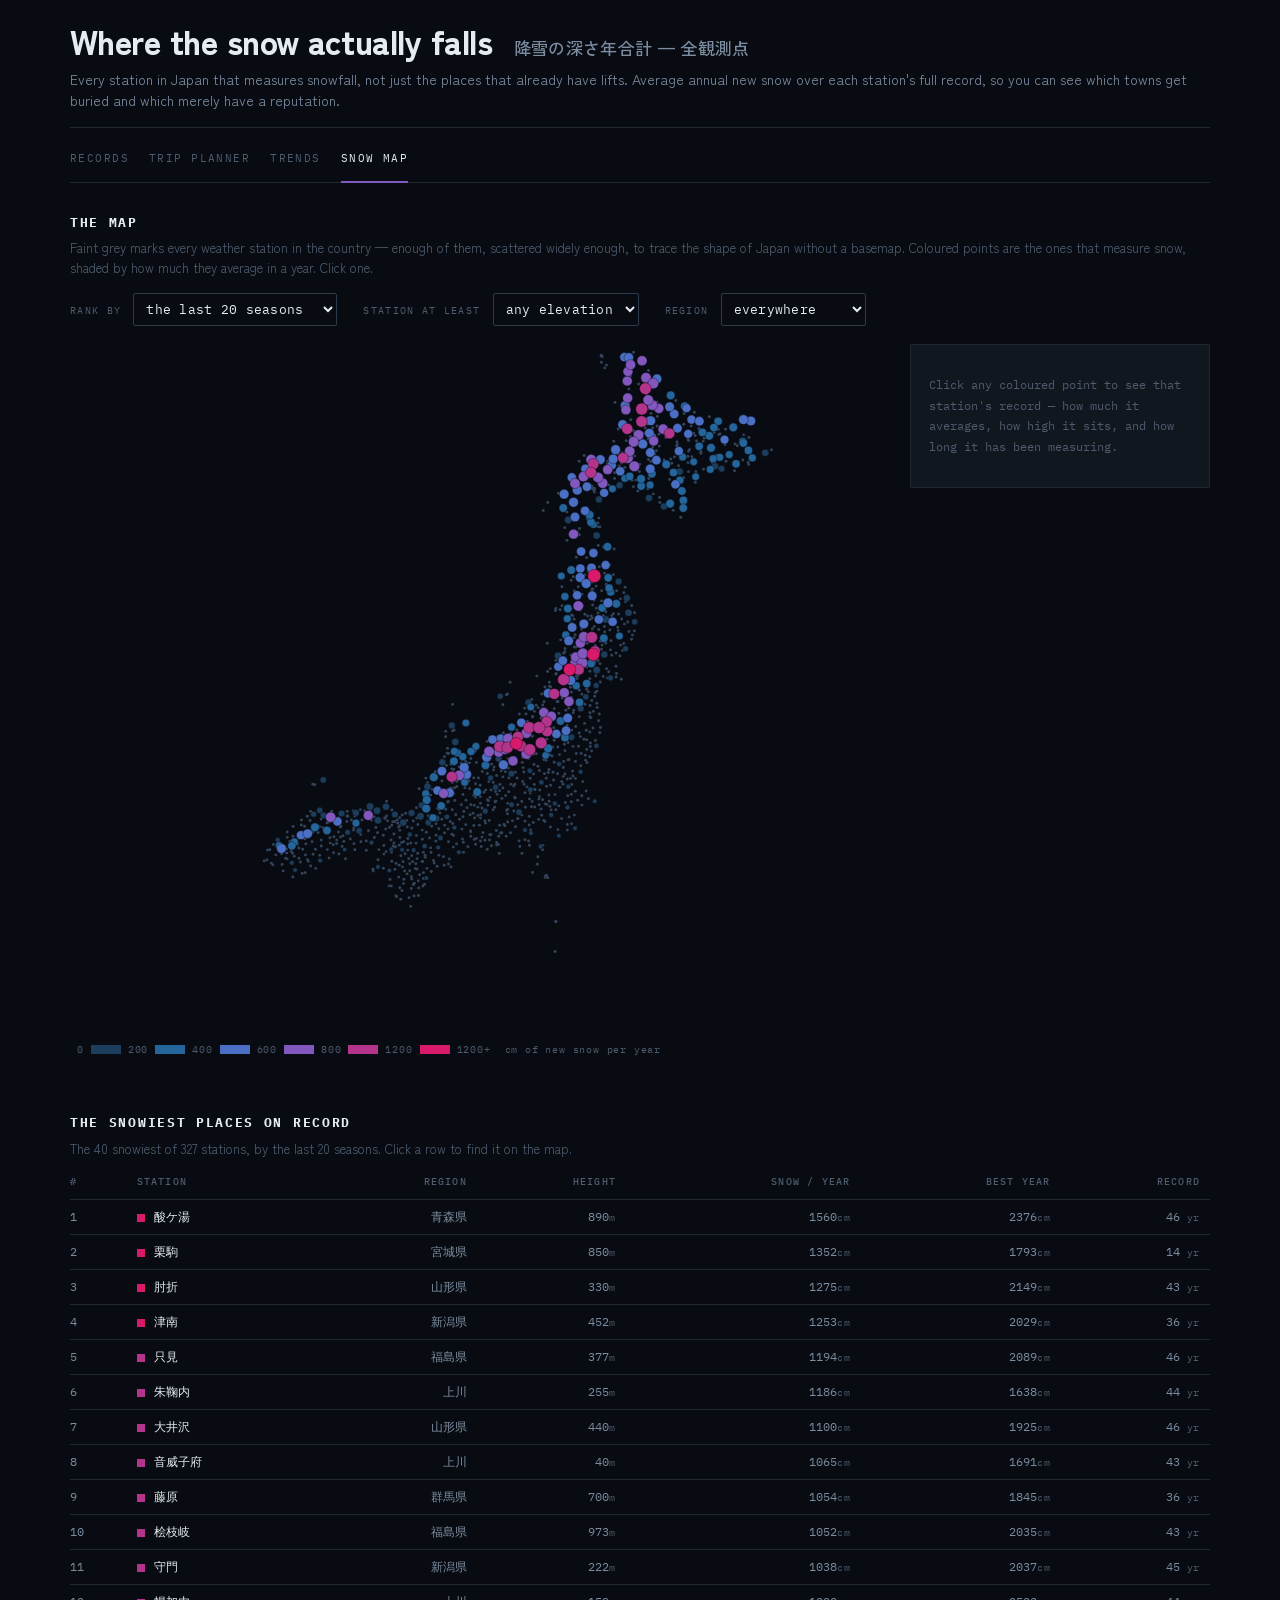
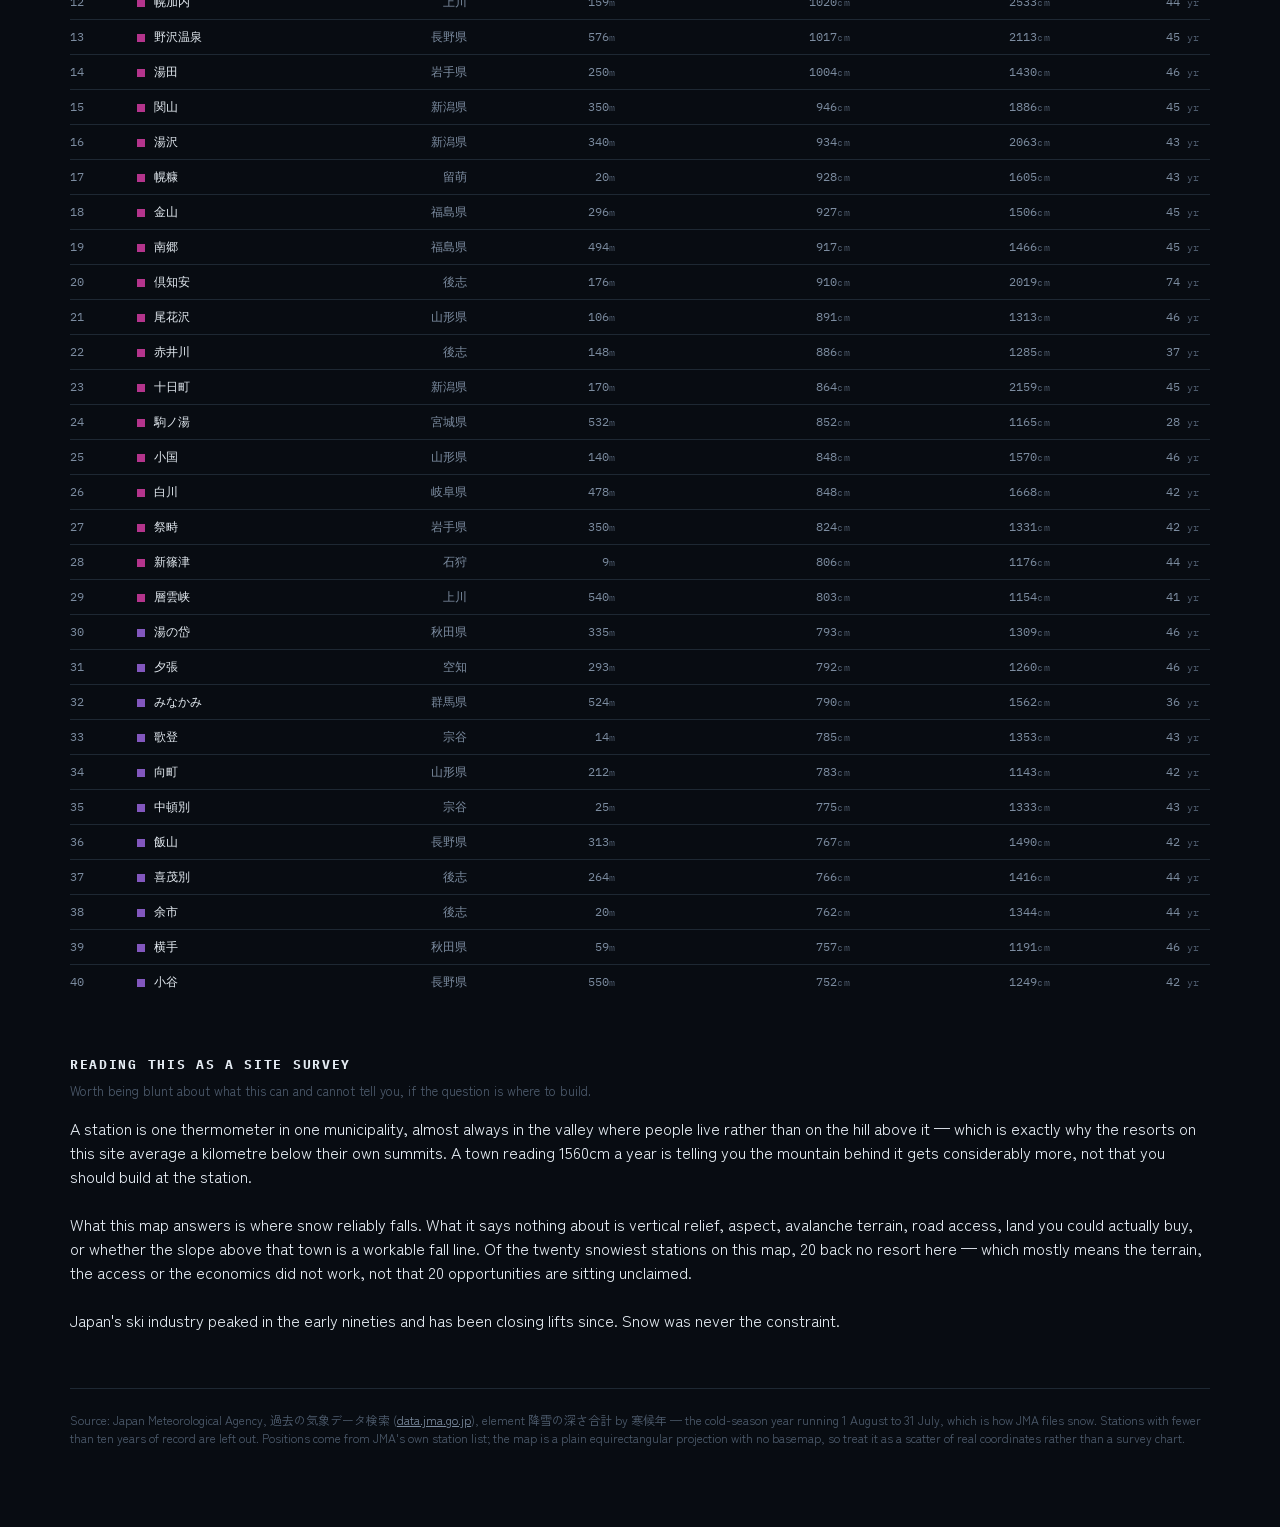
==== map-template.html @ 1aa04eca "Map every station in Japan that measures snow The site only knew about places that already have lift" ====
<!DOCTYPE html>
<html lang="en">
<head>
<meta charset="utf-8">
<meta name="viewport" content="width=device-width, initial-scale=1">
<title>Where the snow falls — every Japanese station that measures it</title>
<meta name="description" content="Average annual snowfall at every Japan Meteorological Agency station that records it, mapped. Click a station to see its record, elevation and municipality.">
<meta name="color-scheme" content="dark">
<meta property="og:title" content="Where the snow falls — every Japanese station that measures it">
<meta property="og:description" content="Annual snowfall across Japan's whole observing network, not just the places that already have lifts.">
<meta property="og:type" content="website">
<link rel="icon" href="data:image/svg+xml,%3Csvg xmlns='http://www.w3.org/2000/svg' viewBox='0 0 32 32'%3E%3Crect width='32' height='32' fill='%23080C12'/%3E%3Crect x='5' y='7' width='22' height='4' fill='%231C3D5C'/%3E%3Crect x='5' y='13' width='22' height='4' fill='%234A6FC4'/%3E%3Crect x='5' y='19' width='22' height='4' fill='%23B4348C'/%3E%3C/svg%3E">
<link rel="preconnect" href="https://fonts.googleapis.com">
<link rel="preconnect" href="https://fonts.gstatic.com" crossorigin>
<link href="https://fonts.googleapis.com/css2?family=Zen+Kaku+Gothic+New:wght@400;500;700;900&family=IBM+Plex+Mono:wght@400;500;600&display=swap" rel="stylesheet">
<link rel="stylesheet" href="site.css">
<style>
.controls{display:flex;flex-wrap:wrap;gap:16px 26px;align-items:baseline;margin:0 0 18px}
.controls label{
  font-family:var(--mono);font-size:10px;letter-spacing:.13em;
  text-transform:uppercase;color:var(--dim)
}
.controls select{
  font-family:var(--mono);font-size:13px;letter-spacing:.02em;text-transform:none;
  background:var(--void);color:var(--ice);border:1px solid var(--edge2);
  padding:6px 8px;margin-left:5px;border-radius:2px;cursor:pointer
}
.controls select:focus-visible{outline:2px solid var(--s3);outline-offset:1px}

.maprow{display:flex;flex-wrap:wrap;gap:22px;align-items:flex-start}
.mapwrap{flex:1 1 460px;min-width:320px;position:relative}
.mapwrap svg{display:block;width:100%;height:auto;max-height:76vh;touch-action:manipulation}
.net{fill:#33445A}
.stn{cursor:pointer;stroke:var(--void);stroke-width:.4}
.stn:hover{stroke:#fff;stroke-width:1}
.stn.sel{stroke:#fff;stroke-width:1.6}
.mlabel{fill:var(--dim);font-family:var(--mono);font-size:7px;letter-spacing:.06em}

.detail{
  flex:0 1 300px;min-width:260px;background:var(--panel);
  border:1px solid var(--edge);padding:18px
}
.detail h3{margin:0 0 4px;font-size:15px;letter-spacing:0}
.detail .ja{font-family:var(--mono);font-size:11px;color:var(--dim);letter-spacing:.08em}
.detail dl{display:grid;grid-template-columns:auto auto;gap:7px 14px;margin:16px 0 0}
.detail dt{font-family:var(--mono);font-size:10px;letter-spacing:.12em;
  text-transform:uppercase;color:var(--dim)}
.detail dd{margin:0;font-family:var(--mono);font-size:12px;color:var(--ice);
  text-align:right;font-variant-numeric:tabular-nums}
.detail .big{font-family:var(--mono);font-size:30px;color:var(--ice);margin:12px 0 0}
.detail .big small{font-size:12px;color:var(--mute);margin-left:4px}
.detail .none{font-family:var(--mono);font-size:12px;color:var(--dim);line-height:1.7}
.detail .isresort{
  margin:14px 0 0;padding:8px 10px;border-left:2px solid var(--s4);
  font-family:var(--mono);font-size:11px;color:var(--mute);line-height:1.6
}

.scale{display:flex;align-items:center;gap:0;margin:14px 0 0;font-family:var(--mono);
  font-size:10px;color:var(--dim);flex-wrap:wrap}
.scale i{width:30px;height:9px;display:block}
.scale span{padding:0 7px;letter-spacing:.08em}

table.rank{border-collapse:collapse;font-family:var(--mono);font-size:12px;
  width:100%;min-width:560px}
table.rank th{
  font-weight:500;color:var(--dim);font-size:10px;letter-spacing:.12em;
  text-transform:uppercase;padding:0 10px 10px;text-align:right;white-space:nowrap
}
table.rank th:first-child,table.rank td:first-child{text-align:left;padding-left:0}
table.rank th:nth-child(2),table.rank td:nth-child(2){text-align:left}
table.rank td{padding:8px 10px;text-align:right;border-top:1px solid var(--edge);
  font-variant-numeric:tabular-nums;color:var(--mute);white-space:nowrap;cursor:pointer}
table.rank tr:hover td{color:var(--ice)}
table.rank tr.sel td{color:#fff;background:var(--panel)}
table.rank td.who{color:var(--ice)}
table.rank td .sub{color:var(--dim);font-size:10px;letter-spacing:.06em}
table.rank td i{display:inline-block;width:8px;height:8px;margin-right:9px;
  vertical-align:middle;font-style:normal}
.tablewrap{width:100%;overflow-x:auto}
</style>
</head>
<body>
<div class="wrap">

<header>
  <h1>Where the snow actually falls
    <span class="ja">降雪の深さ年合計 — 全観測点</span></h1>
  <p class="lede">Every station in Japan that measures snowfall, not just the places that
  already have lifts. Average annual new snow over each station's full record, so you can
  see which towns get buried and which merely have a reputation.</p>
</header>

<nav class="pages" aria-label="Pages">
  <a href="index.html">Records</a>
  <a href="plan.html">Trip planner</a>
  <a href="trends.html">Trends</a>
  <a href="map.html" aria-current="page">Snow map</a>
</nav>

<div id="gap" class="warn" hidden></div>

<section>
  <h2>The map</h2>
  <p class="hint">Faint grey marks every weather station in the country — enough of them,
  scattered widely enough, to trace the shape of Japan without a basemap. Coloured points
  are the ones that measure snow, shaded by how much they average in a year. Click one.</p>
  <div class="controls">
    <label>Rank by
      <select id="metric" aria-label="Which figure to map">
        <option value="recent">the last 20 seasons</option>
        <option value="mean">the whole record</option>
        <option value="best">the single best year</option>
      </select>
    </label>
    <label>Station at least
      <select id="minelev" aria-label="Minimum station elevation">
        <option value="0">any elevation</option>
        <option value="200">200 m</option>
        <option value="400">400 m</option>
        <option value="600">600 m</option>
        <option value="800">800 m</option>
      </select>
    </label>
    <label>Region
      <select id="region" aria-label="Region"></select>
    </label>
  </div>
  <div class="maprow">
    <div class="mapwrap" id="map"></div>
    <aside class="detail" id="detail"></aside>
  </div>
  <div class="scale" id="scale"></div>
</section>

<section>
  <h2>The snowiest places on record</h2>
  <p class="hint" id="rankhint"></p>
  <div class="tablewrap"><table class="rank" id="rank"><thead></thead><tbody></tbody></table></div>
</section>

<section>
  <h2>Reading this as a site survey</h2>
  <p class="hint">Worth being blunt about what this can and cannot tell you, if the question
  is where to build.</p>
  <p class="verdict" id="caveats"></p>
</section>

<footer id="foot"></footer>
</div>

<script>
const DATA = /*__DATA__*/null;
const GROUPS = /*__GROUPS__*/null;
const TOTAL = /*__TOTAL__*/0;
const SEASON = /*__SEASON__*/null;
</script>
<script>
const el = id => document.getElementById(id);
const STOPS = [0, 200, 400, 600, 800, 1200];
const RAMP = ["--s0","--s1","--s2","--s3","--s4","--s5","--s6"];
const shade = cm => {
  if(!cm) return "var(--s0)";
  let i = 1; while(i < STOPS.length && cm >= STOPS[i]) i++;
  return `var(${RAMP[i]})`;
};

/* Stations already backing a resort on this site, so the map can say so
   rather than presenting Kutchan as an undiscovered opportunity. */
const RESORT_AT = {};
for(const k in (DATA || {})){
  const id = DATA[k].station_id;
  if(id) (RESORT_AT[id] = RESORT_AT[id] || []).push(DATA[k].name);
}

let survey = null, metric = "recent", minElev = 0, region = "", picked = null;

/* Remote Pacific and subtropical islands are in the network because JMA flags
   every surface station as snow-capable. They record no snow and would stretch
   the map across empty ocean, so the view is clipped to the main archipelago. */
const BOX = {lat0: 30.8, lat1: 45.7, lon0: 129.3, lon1: 146.0};
const inBox = p => p.lat >= BOX.lat0 && p.lat <= BOX.lat1
                && p.lon >= BOX.lon0 && p.lon <= BOX.lon1;

function project(){
  // Equirectangular, with longitudes squeezed by cos(mid-latitude) so the
  // country is not stretched sideways.
  const midlat = (BOX.lat0 + BOX.lat1) / 2 * Math.PI / 180;
  const kx = Math.cos(midlat);
  const w = (BOX.lon1 - BOX.lon0) * kx, h = BOX.lat1 - BOX.lat0;
  const W = 620, H = Math.round(W * h / w);
  return {
    W, H,
    x: lon => (lon - BOX.lon0) * kx / w * W,
    y: lat => H - (lat - BOX.lat0) / h * H,
  };
}

function visible(){
  return survey.stations.filter(s =>
    inBox(s) && (s.elev == null || s.elev >= minElev)
    && (!region || s.region === region) && s[metric] > 0);
}

function drawMap(){
  const p = project();
  const rows = visible();
  const max = Math.max(1, ...rows.map(s => s[metric]));
  let g = "";
  survey.network.forEach(([lat, lon]) => {
    if(lat < BOX.lat0 || lat > BOX.lat1 || lon < BOX.lon0 || lon > BOX.lon1) return;
    g += `<circle class="net" cx="${p.x(lon).toFixed(1)}" cy="${p.y(lat).toFixed(1)}" r="1.5"/>`;
  });
  // Biggest last, so the heaviest snowfall is never hidden under a lighter point.
  [...rows].sort((a,b) => a[metric] - b[metric]).forEach(s => {
    const r = 2.2 + 4.6 * Math.sqrt(s[metric] / max);
    g += `<circle class="stn${picked === s.id ? " sel" : ""}" data-id="${s.id}" `
      + `cx="${p.x(s.lon).toFixed(1)}" cy="${p.y(s.lat).toFixed(1)}" `
      + `r="${r.toFixed(1)}" fill="${shade(s[metric])}">`
      + `<title>${s.name} — ${Math.round(s[metric])}cm/yr</title></circle>`;
  });
  el("map").innerHTML =
    `<svg viewBox="0 0 ${p.W} ${p.H}" role="img" aria-label="Annual snowfall by weather station across Japan">${g}</svg>`;
  el("map").querySelectorAll(".stn").forEach(c => {
    c.onclick = () => { picked = c.dataset.id; drawMap(); drawDetail(); drawRank(); };
  });
}

function drawScale(){
  const L = el("scale");
  L.innerHTML = "<span>0</span>";
  STOPS.slice(1).concat([null]).forEach((s,i) => {
    L.insertAdjacentHTML("beforeend",
      `<i style="background:var(${RAMP[i+1]})"></i><span>${s ? s : "1200+"}</span>`);
  });
  L.insertAdjacentHTML("beforeend", "<span>cm of new snow per year</span>");
}

function drawDetail(){
  const s = survey.stations.find(x => x.id === picked);
  if(!s){
    el("detail").innerHTML = `<p class="none">Click any coloured point to see that
      station's record — how much it averages, how high it sits, and how long it has
      been measuring.</p>`;
    return;
  }
  const at = RESORT_AT[s.id];
  el("detail").innerHTML =
    `<h3>${s.name}</h3><p class="ja">${s.kana} · ${s.region}</p>`
    + `<p class="big">${Math.round(s[metric])}<small>cm / year</small></p>`
    + `<dl>`
    + `<dt>Last 20 seasons</dt><dd>${Math.round(s.recent)}cm</dd>`
    + `<dt>Whole record</dt><dd>${Math.round(s.mean)}cm</dd>`
    + `<dt>Best year</dt><dd>${Math.round(s.best)}cm</dd>`
    + `<dt>Station height</dt><dd>${s.elev != null ? Math.round(s.elev) + "m" : "—"}</dd>`
    + `<dt>Record</dt><dd>${s.from}–${s.to}</dd>`
    + `<dt>Years</dt><dd>${s.years}</dd>`
    + `</dl>`
    + (at ? `<p class="isresort">Already on this site as <b>${at.join(" and ")}</b> —
        this station is what those figures come from.</p>` : "");
}

function drawRank(){
  const rows = visible().sort((a,b) => b[metric] - a[metric]).slice(0, 40);
  el("rank").tHead.innerHTML = "<tr><th>#</th><th>Station</th><th>Region</th>"
    + "<th>Height</th><th>Snow / year</th><th>Best year</th><th>Record</th></tr>";
  el("rank").tBodies[0].innerHTML = rows.map((s,i) =>
    `<tr class="${picked === s.id ? "sel" : ""}" data-id="${s.id}">`
    + `<td>${i+1}</td>`
    + `<td class="who"><i style="background:${shade(s[metric])}"></i>${s.name}`
    + (RESORT_AT[s.id] ? `<br><span class="sub">${RESORT_AT[s.id].join(", ")}</span>` : "")
    + `</td>`
    + `<td>${s.region}</td>`
    + `<td>${s.elev != null ? Math.round(s.elev) + "<span class='sub'>m</span>" : "—"}</td>`
    + `<td>${Math.round(s[metric])}<span class='sub'>cm</span></td>`
    + `<td>${Math.round(s.best)}<span class='sub'>cm</span></td>`
    + `<td>${s.years}<span class='sub'> yr</span></td></tr>`).join("");
  el("rank").tBodies[0].querySelectorAll("tr").forEach(tr => {
    tr.onclick = () => { picked = tr.dataset.id; drawMap(); drawDetail(); drawRank(); };
  });
  const all = visible();
  const named = metric === "recent" ? "the last 20 seasons"
              : metric === "mean" ? "each station's whole record" : "the single best year";
  el("rankhint").innerHTML = `The 40 snowiest of ${all.length} stations, by ${named}`
    + (minElev ? `, at ${minElev}m or higher` : "")
    + (region ? `, in ${region}` : "") + `. Click a row to find it on the map.`;
}

function drawCaveats(){
  const s = survey.stations.filter(inBox);
  const top = [...s].sort((a,b) => b.recent - a.recent).slice(0, 20);
  const topFree = top.filter(x => !RESORT_AT[x.id]).length;
  el("caveats").innerHTML =
    `A station is one thermometer in one municipality, almost always in the valley
     where people live rather than on the hill above it — which is exactly why the
     resorts on this site average a kilometre below their own summits. A town reading
     ${Math.round(top[0].recent)}cm a year is telling you the mountain behind it gets
     considerably more, not that you should build at the station.<br><br>
     What this map answers is where snow reliably falls. What it says nothing about is
     vertical relief, aspect, avalanche terrain, road access, land you could actually
     buy, or whether the slope above that town is a workable fall line. Of the twenty
     snowiest stations on this map, ${topFree} back no resort here — which mostly means
     the terrain, the access or the economics did not work, not that ${topFree}
     opportunities are sitting unclaimed.<br><br>
     Japan's ski industry peaked in the early nineties and has been closing lifts since.
     Snow was never the constraint.`;
}

function boot(){
  fetch("data/stations.json").then(r => r.json()).then(raw => {
    survey = raw;
    const regions = [...new Set(survey.stations.filter(inBox).map(s => s.region))].sort();
    const rs = el("region");
    rs.innerHTML = '<option value="">everywhere</option>'
      + regions.map(r => `<option value="${r}">${r}</option>`).join("");
    el("metric").onchange = () => { metric = el("metric").value; drawMap(); drawRank(); drawDetail(); };
    el("minelev").onchange = () => { minElev = Number(el("minelev").value); drawMap(); drawRank(); };
    rs.onchange = () => { region = rs.value; drawMap(); drawRank(); };
    drawScale(); drawMap(); drawRank(); drawDetail(); drawCaveats();
  }).catch(() => {
    el("gap").hidden = false;
    el("gap").innerHTML = "No survey data yet. Run <code>python3 jma_snowfall.py survey</code>, "
      + "then <code>python3 site.py build</code>.";
  });
  el("foot").innerHTML =
    "Source: Japan Meteorological Agency, 過去の気象データ検索 "
    + "(<a href='https://www.data.jma.go.jp/stats/etrn/'>data.jma.go.jp</a>), element "
    + "降雪の深さ合計 by 寒候年 — the cold-season year running "
    + "1 August to 31 July, which is how JMA files snow. Stations with fewer than ten "
    + "years of record are left out. Positions come from JMA's own station list; the "
    + "map is a plain equirectangular projection with no basemap, so treat it as a "
    + "scatter of real coordinates rather than a survey chart.";
}
boot();
</script>
</body>
</html>
---- site.css ----
:root{
  --void:#080C12; --panel:#11171F; --edge:#1E2833; --edge2:#2C3A49;
  --ice:#E4EBF2; --mute:#7C8CA0; --dim:#4E5C6E;
  --s0:#151D26; --s1:#1C3D5C; --s2:#24659B; --s3:#4A6FC4;
  --s4:#8257BE; --s5:#B4348C; --s6:#D91A6B;
  --sans:"Zen Kaku Gothic New","Hiragino Kaku Gothic ProN","Noto Sans JP",system-ui,sans-serif;
  --mono:"IBM Plex Mono",ui-monospace,Menlo,monospace;
}
*{box-sizing:border-box}
html,body{margin:0;padding:0}
body{
  background:var(--void); color:var(--ice); font-family:var(--sans);
  font-weight:400; -webkit-font-smoothing:antialiased; line-height:1.5;
}
.wrap{max-width:1180px;margin:0 auto;padding:0 20px 80px}

/* ---------- header ---------- */
header{border-bottom:1px solid var(--edge);padding:22px 0 16px;margin-bottom:22px}
.kicker{
  font-family:var(--mono);font-size:11px;letter-spacing:.16em;text-transform:uppercase;
  color:var(--mute);margin:0 0 10px
}
h1{
  font-weight:800;font-size:clamp(24px,3.2vw,34px);line-height:1.1;margin:0;
  letter-spacing:-.015em
}
h1 .ja{display:inline;font-size:.5em;font-weight:500;color:var(--mute);
  letter-spacing:.02em;margin-left:12px;white-space:nowrap}
.lede{color:var(--mute);font-size:14px;margin:10px 0 0}
.lede b{color:var(--ice);font-weight:500}

/* ---------- resort picker ---------- */
.picker{margin:26px 0 8px}
.pgroup{display:block;margin-bottom:6px}
.pgrow{display:flex;align-items:center}
/* Tri-state region selector: empty, part-filled, filled. Sits beside the
   caret rather than floating over the header rule. */
.pgsel{
  flex:0 0 auto;background:none;border:0;padding:6px 9px 6px 0;
  cursor:pointer;line-height:0
}
.pgsel i{
  display:block;width:11px;height:11px;border:1px solid var(--edge2);
  position:relative;background:transparent;transition:.12s
}
.pgsel:hover i{border-color:var(--ice)}
.pgsel:focus-visible{outline:2px solid var(--s3);outline-offset:2px}
.pgsel[data-state=all] i{background:var(--ice);border-color:var(--ice)}
.pgsel[data-state=some] i{border-color:var(--mute)}
.pgsel[data-state=some] i::after{content:"";position:absolute;inset:2px;background:var(--mute)}
.pghead{
  display:flex;align-items:center;gap:9px;flex:1;background:none;border:0;
  padding:5px 0;cursor:pointer;text-align:left;
  font-family:var(--mono);font-size:10px;letter-spacing:.13em;
  text-transform:uppercase;color:var(--mute)
}
.pghead:hover{color:var(--ice)}
.pghead:focus-visible{outline:2px solid var(--s3);outline-offset:2px}
.pghead .caret{display:inline-block;transition:transform .12s;font-size:8px;color:var(--dim)}
.pghead[aria-expanded=true] .caret{transform:rotate(90deg)}
.pghead .n{color:var(--dim);letter-spacing:.06em;font-size:9px}
.pghead .rule{flex:1;height:1px;background:var(--edge)}
.pgroup[data-open=false] .pgbody{display:none}
.pgbody{display:flex;flex-wrap:wrap;gap:7px;padding:4px 0 10px}
/* Resort buttons only. `.picker button` would outrank .pghead and .pgsel on
   specificity and give the region header a border and padding. */
.pgbody button{
  font-family:var(--mono);font-size:12px;letter-spacing:.04em;
  background:transparent;color:var(--mute);border:1px solid var(--edge);
  padding:7px 12px;border-radius:2px;cursor:pointer;transition:.14s
}
.pgbody button:hover{border-color:var(--edge2);color:var(--ice)}
.pgbody button[aria-pressed=true]{background:var(--ice);color:var(--void);border-color:var(--ice);font-weight:600}
.pgbody button:focus-visible{outline:2px solid var(--s3);outline-offset:2px}
tr.partial .sea abbr{border:0;text-decoration:none;color:var(--s3);cursor:help;padding-left:2px}

.station{
  font-family:var(--mono);font-size:12px;color:var(--dim);
  border-left:2px solid var(--edge2);padding-left:12px;margin:22px 0 32px
}
.station b{color:var(--mute);font-weight:500}

/* ---------- stat strip ---------- */
.stats{
  display:grid;grid-template-columns:repeat(auto-fit,minmax(150px,1fr));
  gap:1px;background:var(--edge);border:1px solid var(--edge);margin-bottom:46px
}
.stat{background:var(--panel);padding:16px 18px}
.stat dt{
  font-family:var(--mono);font-size:10px;letter-spacing:.13em;text-transform:uppercase;
  color:var(--dim);margin:0 0 8px
}
.stat dd{margin:0;font-family:var(--mono);font-size:26px;font-weight:500;letter-spacing:-.02em}
.stat dd small{font-size:12px;color:var(--mute);font-weight:400;margin-left:3px}
.stat .sub{font-size:11px;color:var(--dim);font-family:var(--mono);margin-top:5px;letter-spacing:.02em}

/* ---------- section ---------- */
section{margin-bottom:56px}
h2{
  font-size:13px;font-weight:700;letter-spacing:.13em;text-transform:uppercase;
  margin:0 0 6px;font-family:var(--mono)
}
.hint{color:var(--dim);font-size:13px;margin:0 0 16px}

/* ---------- footer ---------- */
footer{border-top:1px solid var(--edge);padding-top:22px;color:var(--dim);font-size:12px}
footer a{color:var(--mute)}
code{font-family:var(--mono);color:var(--mute);background:var(--panel);padding:1px 5px;border:1px solid var(--edge)}
.warn{border-left:2px solid var(--s5);padding-left:14px;margin:0 0 24px;color:var(--mute);font-size:13px}
@media (prefers-reduced-motion:reduce){*{transition:none!important}}
@media (max-width:640px){
  .station{margin-bottom:30px}
  .stat dd{font-size:21px}
}

/* ---------- cross-page nav ---------- */
.pages{display:flex;gap:20px;margin:0 0 30px;padding-bottom:14px;border-bottom:1px solid var(--edge)}
.pages a{
  font-family:var(--mono);font-size:11px;letter-spacing:.13em;text-transform:uppercase;
  color:var(--dim);text-decoration:none;padding-bottom:14px;margin-bottom:-15px;
  border-bottom:2px solid transparent
}
.pages a:hover{color:var(--ice)}
.pages a[aria-current=page]{color:var(--ice);border-bottom-color:var(--s4)}
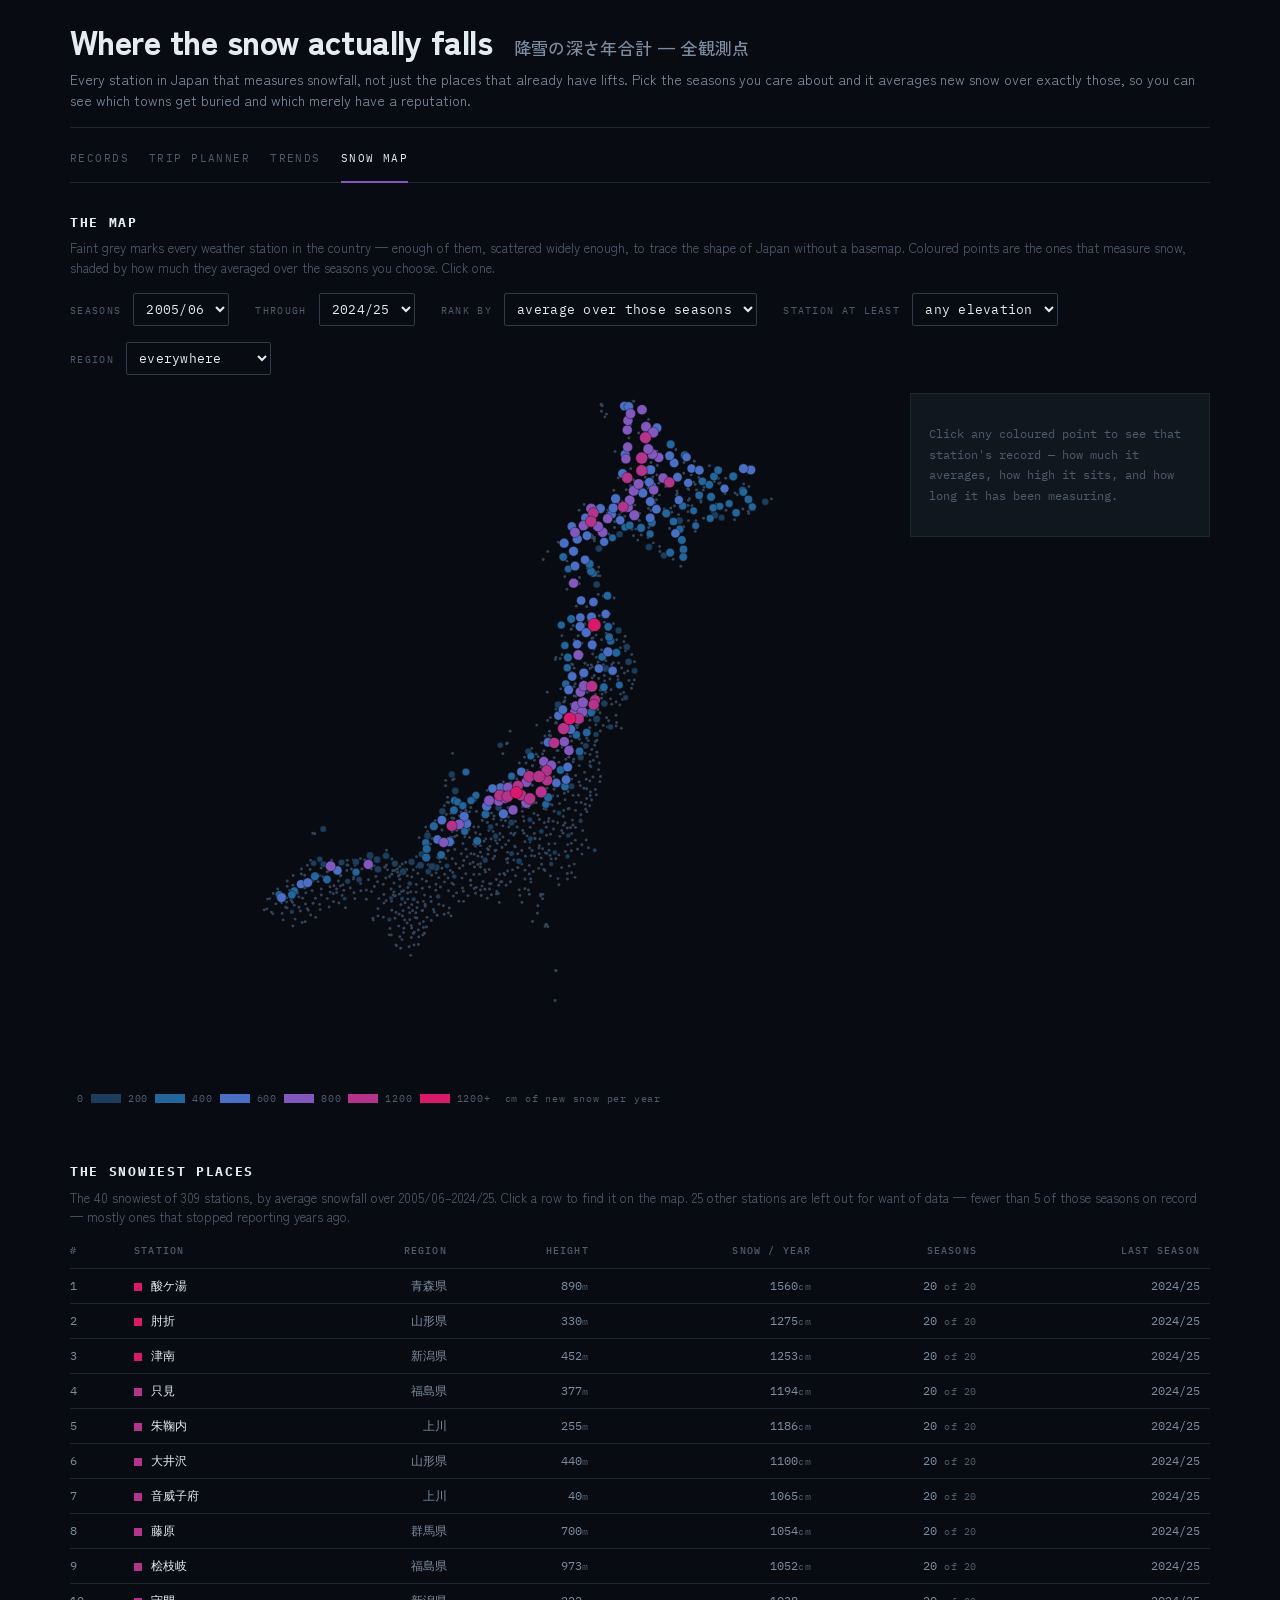
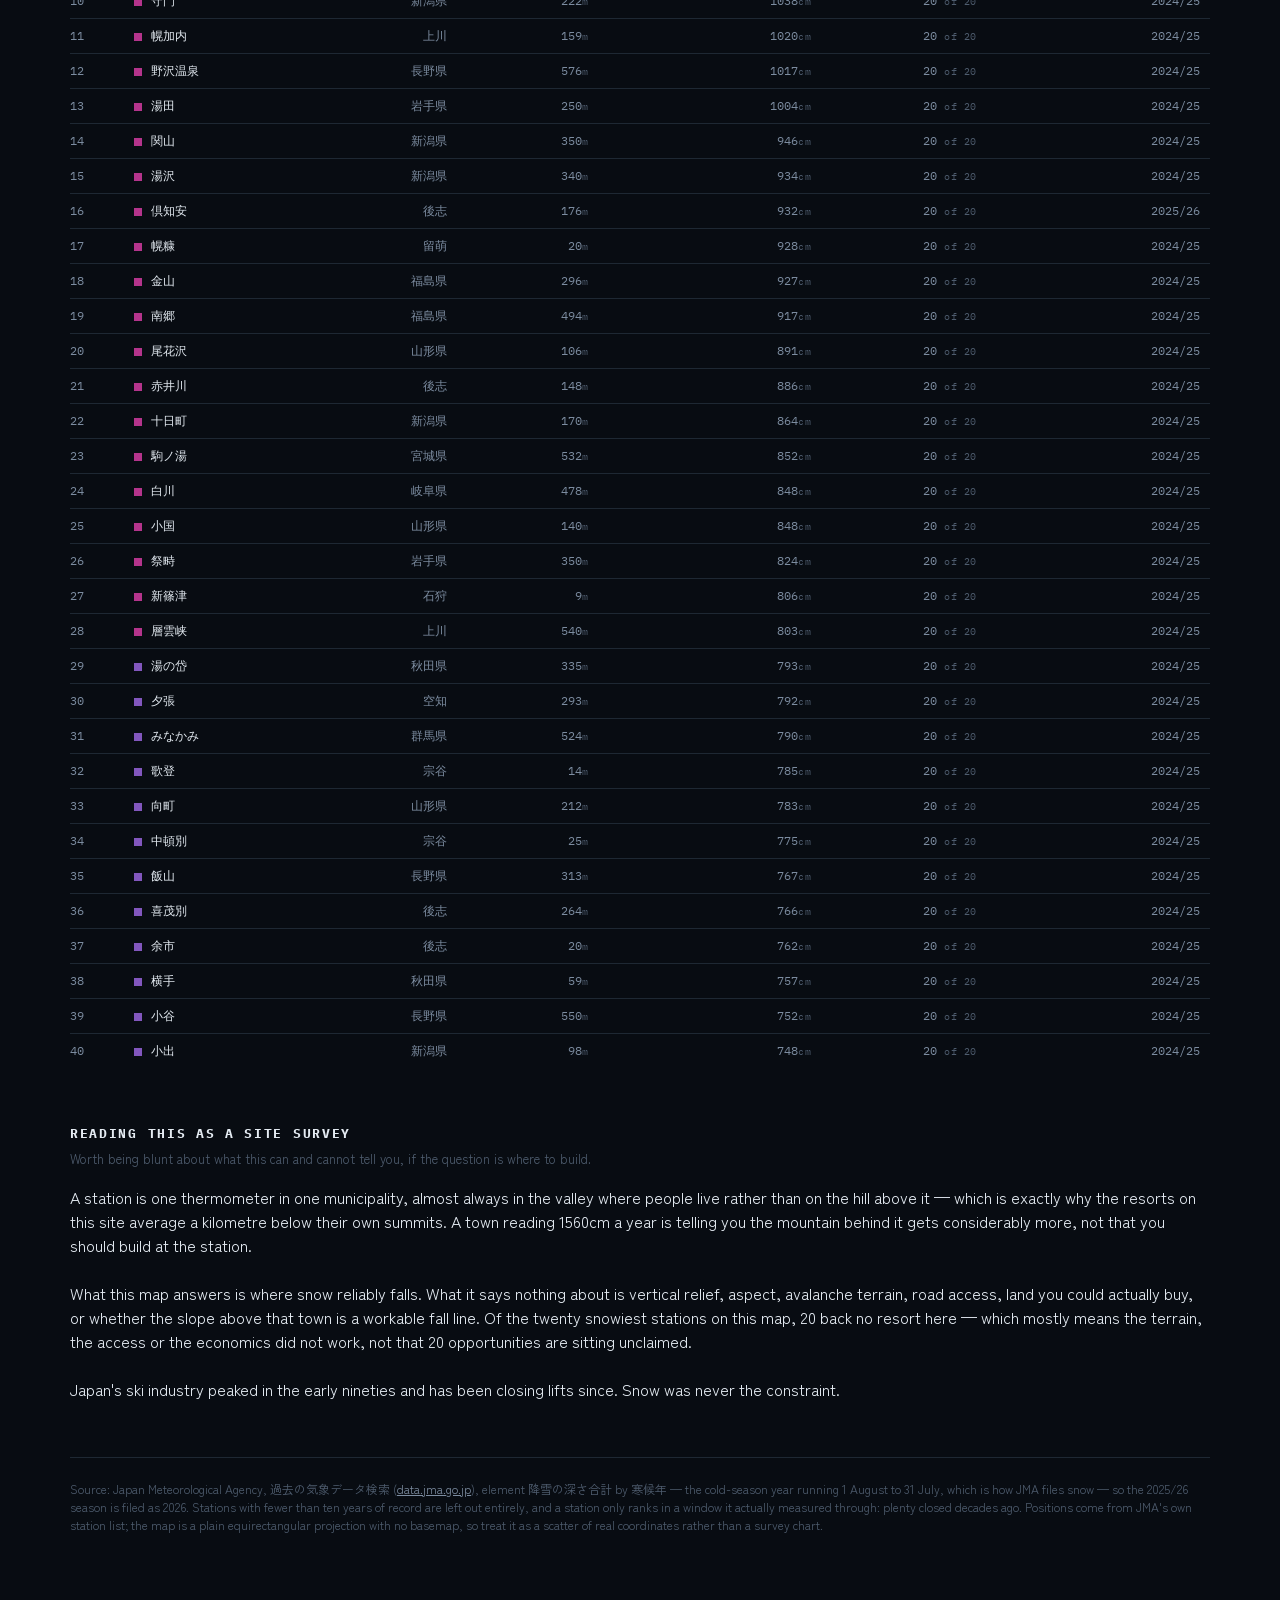
==== commit cb503df2: "Rank the snow map over a season window you pick "The last 20 seasons" meant the last 20 seasons of e" ====
--- a/map-template.html
+++ b/map-template.html
@@ -50,10 +50,12 @@
 .detail .big{font-family:var(--mono);font-size:30px;color:var(--ice);margin:12px 0 0}
 .detail .big small{font-size:12px;color:var(--mute);margin-left:4px}
 .detail .none{font-family:var(--mono);font-size:12px;color:var(--dim);line-height:1.7}
-.detail .isresort{
+.detail .isresort,.detail .stale{
   margin:14px 0 0;padding:8px 10px;border-left:2px solid var(--s4);
   font-family:var(--mono);font-size:11px;color:var(--mute);line-height:1.6
 }
+.detail .stale{border-left-color:var(--s5)}
+table.rank td.old{color:var(--s5)}
 
 .scale{display:flex;align-items:center;gap:0;margin:14px 0 0;font-family:var(--mono);
   font-size:10px;color:var(--dim);flex-wrap:wrap}
@@ -86,8 +88,8 @@
   <h1>Where the snow actually falls
     <span class="ja">降雪の深さ年合計 — 全観測点</span></h1>
   <p class="lede">Every station in Japan that measures snowfall, not just the places that
-  already have lifts. Average annual new snow over each station's full record, so you can
-  see which towns get buried and which merely have a reputation.</p>
+  already have lifts. Pick the seasons you care about and it averages new snow over exactly
+  those, so you can see which towns get buried and which merely have a reputation.</p>
 </header>
 
 <nav class="pages" aria-label="Pages">
@@ -103,13 +105,19 @@
   <h2>The map</h2>
   <p class="hint">Faint grey marks every weather station in the country — enough of them,
   scattered widely enough, to trace the shape of Japan without a basemap. Coloured points
-  are the ones that measure snow, shaded by how much they average in a year. Click one.</p>
+  are the ones that measure snow, shaded by how much they averaged over the seasons you
+  choose. Click one.</p>
   <div class="controls">
+    <label>Seasons
+      <select id="y0" aria-label="First season"></select>
+    </label>
+    <label>through
+      <select id="y1" aria-label="Last season"></select>
+    </label>
     <label>Rank by
       <select id="metric" aria-label="Which figure to map">
-        <option value="recent">the last 20 seasons</option>
-        <option value="mean">the whole record</option>
-        <option value="best">the single best year</option>
+        <option value="avg">average over those seasons</option>
+        <option value="best">the snowiest single season</option>
       </select>
     </label>
     <label>Station at least
@@ -133,7 +141,7 @@
 </section>
 
 <section>
-  <h2>The snowiest places on record</h2>
+  <h2>The snowiest places</h2>
   <p class="hint" id="rankhint"></p>
   <div class="tablewrap"><table class="rank" id="rank"><thead></thead><tbody></tbody></table></div>
 </section>
@@ -172,7 +180,37 @@
   if(id) (RESORT_AT[id] = RESORT_AT[id] || []).push(DATA[k].name);
 }
 
-let survey = null, metric = "recent", minElev = 0, region = "", picked = null;
+let survey = null, metric = "avg", minElev = 0, region = "", picked = null;
+let y0 = 0, y1 = 0, firstY = 0, lastY = 0, liveY = 0;
+
+/* JMA files snow by 寒候年, the cold-season year ending 31 July, so year 1997
+   is the winter of 1996/97. Every year shown on this page is labelled as the
+   season it actually is. */
+const seasonLabel = y => `${y - 1}/${String(y % 100).padStart(2, "0")}`;
+
+/* Stats are per window, not per station: a station that stopped reporting in
+   1997 must not rank against live ones on a figure labelled "recent". */
+const STATS = new Map();
+const span = () => y1 - y0 + 1;
+// Two seasons inside the window is not comparable with twenty. Stations
+// thinner than this drop out and are counted in the caption instead.
+const minSeasons = () => Math.min(5, span());
+
+function computeStats(){
+  STATS.clear();
+  for(const s of survey.stations){
+    let sum = 0, n = 0, best = 0, bestY = null;
+    for(let y = Math.max(y0, s.from); y <= Math.min(y1, s.to); y++){
+      const v = s.snow[y - s.from];
+      if(v == null) continue;
+      sum += v; n++;
+      if(v > best){ best = v; bestY = y; }
+    }
+    STATS.set(s.id, {avg: n ? sum / n : 0, best, bestY, n});
+  }
+}
+const stat = s => STATS.get(s.id);
+const val = s => metric === "best" ? stat(s).best : stat(s).avg;
 
 /* Remote Pacific and subtropical islands are in the network because JMA flags
    every surface station as snow-capable. They record no snow and would stretch
@@ -195,28 +233,34 @@
   };
 }
 
-function visible(){
+/* Everything the map and table draw, minus the data-coverage test — so the
+   caption can say how many stations the window itself excluded. */
+function matching(){
   return survey.stations.filter(s =>
     inBox(s) && (s.elev == null || s.elev >= minElev)
-    && (!region || s.region === region) && s[metric] > 0);
+    && (!region || s.region === region));
+}
+
+function visible(){
+  return matching().filter(s => stat(s).n >= minSeasons() && val(s) > 0);
 }
 
 function drawMap(){
   const p = project();
   const rows = visible();
-  const max = Math.max(1, ...rows.map(s => s[metric]));
+  const max = Math.max(1, ...rows.map(val));
   let g = "";
   survey.network.forEach(([lat, lon]) => {
     if(lat < BOX.lat0 || lat > BOX.lat1 || lon < BOX.lon0 || lon > BOX.lon1) return;
     g += `<circle class="net" cx="${p.x(lon).toFixed(1)}" cy="${p.y(lat).toFixed(1)}" r="1.5"/>`;
   });
   // Biggest last, so the heaviest snowfall is never hidden under a lighter point.
-  [...rows].sort((a,b) => a[metric] - b[metric]).forEach(s => {
-    const r = 2.2 + 4.6 * Math.sqrt(s[metric] / max);
+  [...rows].sort((a,b) => val(a) - val(b)).forEach(s => {
+    const r = 2.2 + 4.6 * Math.sqrt(val(s) / max);
     g += `<circle class="stn${picked === s.id ? " sel" : ""}" data-id="${s.id}" `
       + `cx="${p.x(s.lon).toFixed(1)}" cy="${p.y(s.lat).toFixed(1)}" `
-      + `r="${r.toFixed(1)}" fill="${shade(s[metric])}">`
-      + `<title>${s.name} — ${Math.round(s[metric])}cm/yr</title></circle>`;
+      + `r="${r.toFixed(1)}" fill="${shade(val(s))}">`
+      + `<title>${s.name} — ${Math.round(val(s))}cm/yr</title></circle>`;
   });
   el("map").innerHTML =
     `<svg viewBox="0 0 ${p.W} ${p.H}" role="img" aria-label="Annual snowfall by weather station across Japan">${g}</svg>`;
@@ -243,57 +287,80 @@
       been measuring.</p>`;
     return;
   }
-  const at = RESORT_AT[s.id];
+  const at = RESORT_AT[s.id], t = stat(s);
   el("detail").innerHTML =
     `<h3>${s.name}</h3><p class="ja">${s.kana} · ${s.region}</p>`
-    + `<p class="big">${Math.round(s[metric])}<small>cm / year</small></p>`
+    + `<p class="big">${t.n ? Math.round(val(s)) : "—"}<small>cm${
+        metric === "best" ? ", snowiest season" : " / year"}</small></p>`
     + `<dl>`
-    + `<dt>Last 20 seasons</dt><dd>${Math.round(s.recent)}cm</dd>`
-    + `<dt>Whole record</dt><dd>${Math.round(s.mean)}cm</dd>`
-    + `<dt>Best year</dt><dd>${Math.round(s.best)}cm</dd>`
+    + `<dt>Window</dt><dd>${seasonLabel(y0)}–${seasonLabel(y1)}</dd>`
+    + `<dt>Seasons with data</dt><dd>${t.n} of ${span()}</dd>`
+    + `<dt>Average</dt><dd>${t.n ? Math.round(t.avg) + "cm" : "—"}</dd>`
+    + `<dt>Snowiest</dt><dd>${t.bestY
+        ? Math.round(t.best) + "cm " + seasonLabel(t.bestY) : "—"}</dd>`
+    + `<dt>Whole record</dt><dd>${Math.round(s.lifeMean)}cm</dd>`
     + `<dt>Station height</dt><dd>${s.elev != null ? Math.round(s.elev) + "m" : "—"}</dd>`
-    + `<dt>Record</dt><dd>${s.from}–${s.to}</dd>`
-    + `<dt>Years</dt><dd>${s.years}</dd>`
+    + `<dt>Measuring</dt><dd>${seasonLabel(s.from)}–${seasonLabel(s.to)}</dd>`
     + `</dl>`
+    + (s.to < liveY ? `<p class="stale">This station stopped reporting after
+        <b>${seasonLabel(s.to)}</b>. Whatever it averaged, it is not telling you about
+        snow now.</p>` : "")
     + (at ? `<p class="isresort">Already on this site as <b>${at.join(" and ")}</b> —
         this station is what those figures come from.</p>` : "");
 }
 
 function drawRank(){
-  const rows = visible().sort((a,b) => b[metric] - a[metric]).slice(0, 40);
+  const all = visible();
+  const rows = [...all].sort((a,b) => val(b) - val(a)).slice(0, 40);
   el("rank").tHead.innerHTML = "<tr><th>#</th><th>Station</th><th>Region</th>"
-    + "<th>Height</th><th>Snow / year</th><th>Best year</th><th>Record</th></tr>";
-  el("rank").tBodies[0].innerHTML = rows.map((s,i) =>
-    `<tr class="${picked === s.id ? "sel" : ""}" data-id="${s.id}">`
+    + `<th>Height</th><th>${metric === "best" ? "Snowiest season" : "Snow / year"}</th>`
+    + "<th>Seasons</th><th>Last season</th></tr>";
+  el("rank").tBodies[0].innerHTML = rows.map((s,i) => {
+    const t = stat(s);
+    return `<tr class="${picked === s.id ? "sel" : ""}" data-id="${s.id}">`
     + `<td>${i+1}</td>`
-    + `<td class="who"><i style="background:${shade(s[metric])}"></i>${s.name}`
+    + `<td class="who"><i style="background:${shade(val(s))}"></i>${s.name}`
     + (RESORT_AT[s.id] ? `<br><span class="sub">${RESORT_AT[s.id].join(", ")}</span>` : "")
     + `</td>`
     + `<td>${s.region}</td>`
     + `<td>${s.elev != null ? Math.round(s.elev) + "<span class='sub'>m</span>" : "—"}</td>`
-    + `<td>${Math.round(s[metric])}<span class='sub'>cm</span></td>`
-    + `<td>${Math.round(s.best)}<span class='sub'>cm</span></td>`
-    + `<td>${s.years}<span class='sub'> yr</span></td></tr>`).join("");
+    + `<td>${Math.round(val(s))}<span class='sub'>cm</span>`
+    + (metric === "best" ? `<span class='sub'> ${seasonLabel(t.bestY)}</span>` : "")
+    + `</td>`
+    + `<td>${t.n}<span class='sub'> of ${span()}</span></td>`
+    + `<td class="${s.to < liveY ? "old" : ""}">${seasonLabel(s.to)}</td></tr>`;
+  }).join("");
   el("rank").tBodies[0].querySelectorAll("tr").forEach(tr => {
     tr.onclick = () => { picked = tr.dataset.id; drawMap(); drawDetail(); drawRank(); };
   });
-  const all = visible();
-  const named = metric === "recent" ? "the last 20 seasons"
-              : metric === "mean" ? "each station's whole record" : "the single best year";
-  el("rankhint").innerHTML = `The 40 snowiest of ${all.length} stations, by ${named}`
+  // Stations the window itself removed, as opposed to the elevation and region
+  // filters -- worth naming, because a closed station silently vanishing looks
+  // like a bug otherwise.
+  const thin = matching().length - all.length;
+  el("rankhint").innerHTML =
+    (rows.length < all.length ? `The ${rows.length} snowiest of ${all.length} stations`
+                              : `All ${all.length} matching stations`)
+    + `, by ${metric === "best" ? "the snowiest single season" : "average snowfall"}`
+    + ` over ${seasonLabel(y0)}–${seasonLabel(y1)}`
     + (minElev ? `, at ${minElev}m or higher` : "")
-    + (region ? `, in ${region}` : "") + `. Click a row to find it on the map.`;
+    + (region ? `, in ${region}` : "") + `. Click a row to find it on the map.`
+    + (thin ? ` ${thin} other station${thin > 1 ? "s" : ""} ${thin > 1 ? "are" : "is"}
+        left out for want of data — ${minSeasons() > 1
+          ? `fewer than ${minSeasons()} of those seasons on record`
+          : `nothing on record for that season`} — mostly ones that stopped
+        reporting years ago.` : "");
 }
 
 function drawCaveats(){
-  const s = survey.stations.filter(inBox);
-  const top = [...s].sort((a,b) => b.recent - a.recent).slice(0, 20);
+  const s = survey.stations.filter(x => inBox(x) && stat(x).n >= minSeasons());
+  const top = [...s].sort((a,b) => stat(b).avg - stat(a).avg).slice(0, 20);
   const topFree = top.filter(x => !RESORT_AT[x.id]).length;
+  if(!top.length){ el("caveats").innerHTML = ""; return; }
   el("caveats").innerHTML =
     `A station is one thermometer in one municipality, almost always in the valley
      where people live rather than on the hill above it — which is exactly why the
      resorts on this site average a kilometre below their own summits. A town reading
-     ${Math.round(top[0].recent)}cm a year is telling you the mountain behind it gets
+     ${Math.round(stat(top[0]).avg)}cm a year is telling you the mountain behind it gets
      considerably more, not that you should build at the station.<br><br>
      What this map answers is where snow reliably falls. What it says nothing about is
      vertical relief, aspect, avalanche terrain, road access, land you could actually
@@ -305,17 +372,69 @@
      Snow was never the constraint.`;
 }
 
+function redraw(){
+  computeStats();
+  drawMap(); drawRank(); drawDetail(); drawCaveats();
+}
+
+function seasonOptions(sel, chosen){
+  // Newest first: the default window is the recent one, and that is what most
+  // people are after.
+  let o = "";
+  for(let y = lastY; y >= firstY; y--)
+    o += `<option value="${y}"${y === chosen ? " selected" : ""}>${seasonLabel(y)}</option>`;
+  sel.innerHTML = o;
+}
+
 function boot(){
   fetch("data/stations.json").then(r => r.json()).then(raw => {
     survey = raw;
+    if(!survey.stations.length || !survey.stations[0].snow)
+      throw new Error("survey data predates the season window");
+    for(const s of survey.stations){
+      const v = s.snow.filter(x => x != null);
+      s.lifeMean = v.reduce((a,b) => a + b, 0) / v.length;
+    }
+    firstY = Math.min(...survey.stations.map(s => s.from));
+    lastY  = Math.max(...survey.stations.map(s => s.to));
+    // The newest season is published by only a fraction of stations at first,
+    // so "still reporting" cannot mean "has the very latest year" -- that would
+    // brand most of the live network as closed. Take the newest season half the
+    // network has filed, and call anything ending before that closed.
+    const ends = {};
+    for(const s of survey.stations) ends[s.to] = (ends[s.to] || 0) + 1;
+    let seen = 0;
+    for(let y = lastY; y >= firstY; y--){
+      seen += ends[y] || 0;
+      if(seen >= survey.stations.length / 2){ liveY = y; break; }
+    }
+    // Default to the last twenty seasons the network has actually filed. Ending
+    // on lastY instead would hand a twentieth season to the 82 stations that
+    // publish early and nineteen to everyone else.
+    y1 = liveY;
+    y0 = Math.max(firstY, liveY - 19);
+    seasonOptions(el("y0"), y0);
+    seasonOptions(el("y1"), y1);
     const regions = [...new Set(survey.stations.filter(inBox).map(s => s.region))].sort();
     const rs = el("region");
     rs.innerHTML = '<option value="">everywhere</option>'
       + regions.map(r => `<option value="${r}">${r}</option>`).join("");
-    el("metric").onchange = () => { metric = el("metric").value; drawMap(); drawRank(); drawDetail(); };
-    el("minelev").onchange = () => { minElev = Number(el("minelev").value); drawMap(); drawRank(); };
-    rs.onchange = () => { region = rs.value; drawMap(); drawRank(); };
-    drawScale(); drawMap(); drawRank(); drawDetail(); drawCaveats();
+    el("metric").onchange = () => { metric = el("metric").value; redraw(); };
+    el("minelev").onchange = () => { minElev = Number(el("minelev").value); redraw(); };
+    rs.onchange = () => { region = rs.value; redraw(); };
+    // Either end may be dragged past the other; push the other one along
+    // rather than refusing the choice.
+    el("y0").onchange = () => {
+      y0 = Number(el("y0").value);
+      if(y1 < y0){ y1 = y0; el("y1").value = y1; }
+      redraw();
+    };
+    el("y1").onchange = () => {
+      y1 = Number(el("y1").value);
+      if(y0 > y1){ y0 = y1; el("y0").value = y0; }
+      redraw();
+    };
+    drawScale(); redraw();
   }).catch(() => {
     el("gap").hidden = false;
     el("gap").innerHTML = "No survey data yet. Run <code>python3 jma_snowfall.py survey</code>, "
@@ -325,8 +444,10 @@
     "Source: Japan Meteorological Agency, 過去の気象データ検索 "
     + "(<a href='https://www.data.jma.go.jp/stats/etrn/'>data.jma.go.jp</a>), element "
     + "降雪の深さ合計 by 寒候年 — the cold-season year running "
-    + "1 August to 31 July, which is how JMA files snow. Stations with fewer than ten "
-    + "years of record are left out. Positions come from JMA's own station list; the "
+    + "1 August to 31 July, which is how JMA files snow — so the 2025/26 season is "
+    + "filed as 2026. Stations with fewer than ten years of record are left out "
+    + "entirely, and a station only ranks in a window it actually measured through: "
+    + "plenty closed decades ago. Positions come from JMA's own station list; the "
     + "map is a plain equirectangular projection with no basemap, so treat it as a "
     + "scatter of real coordinates rather than a survey chart.";
 }
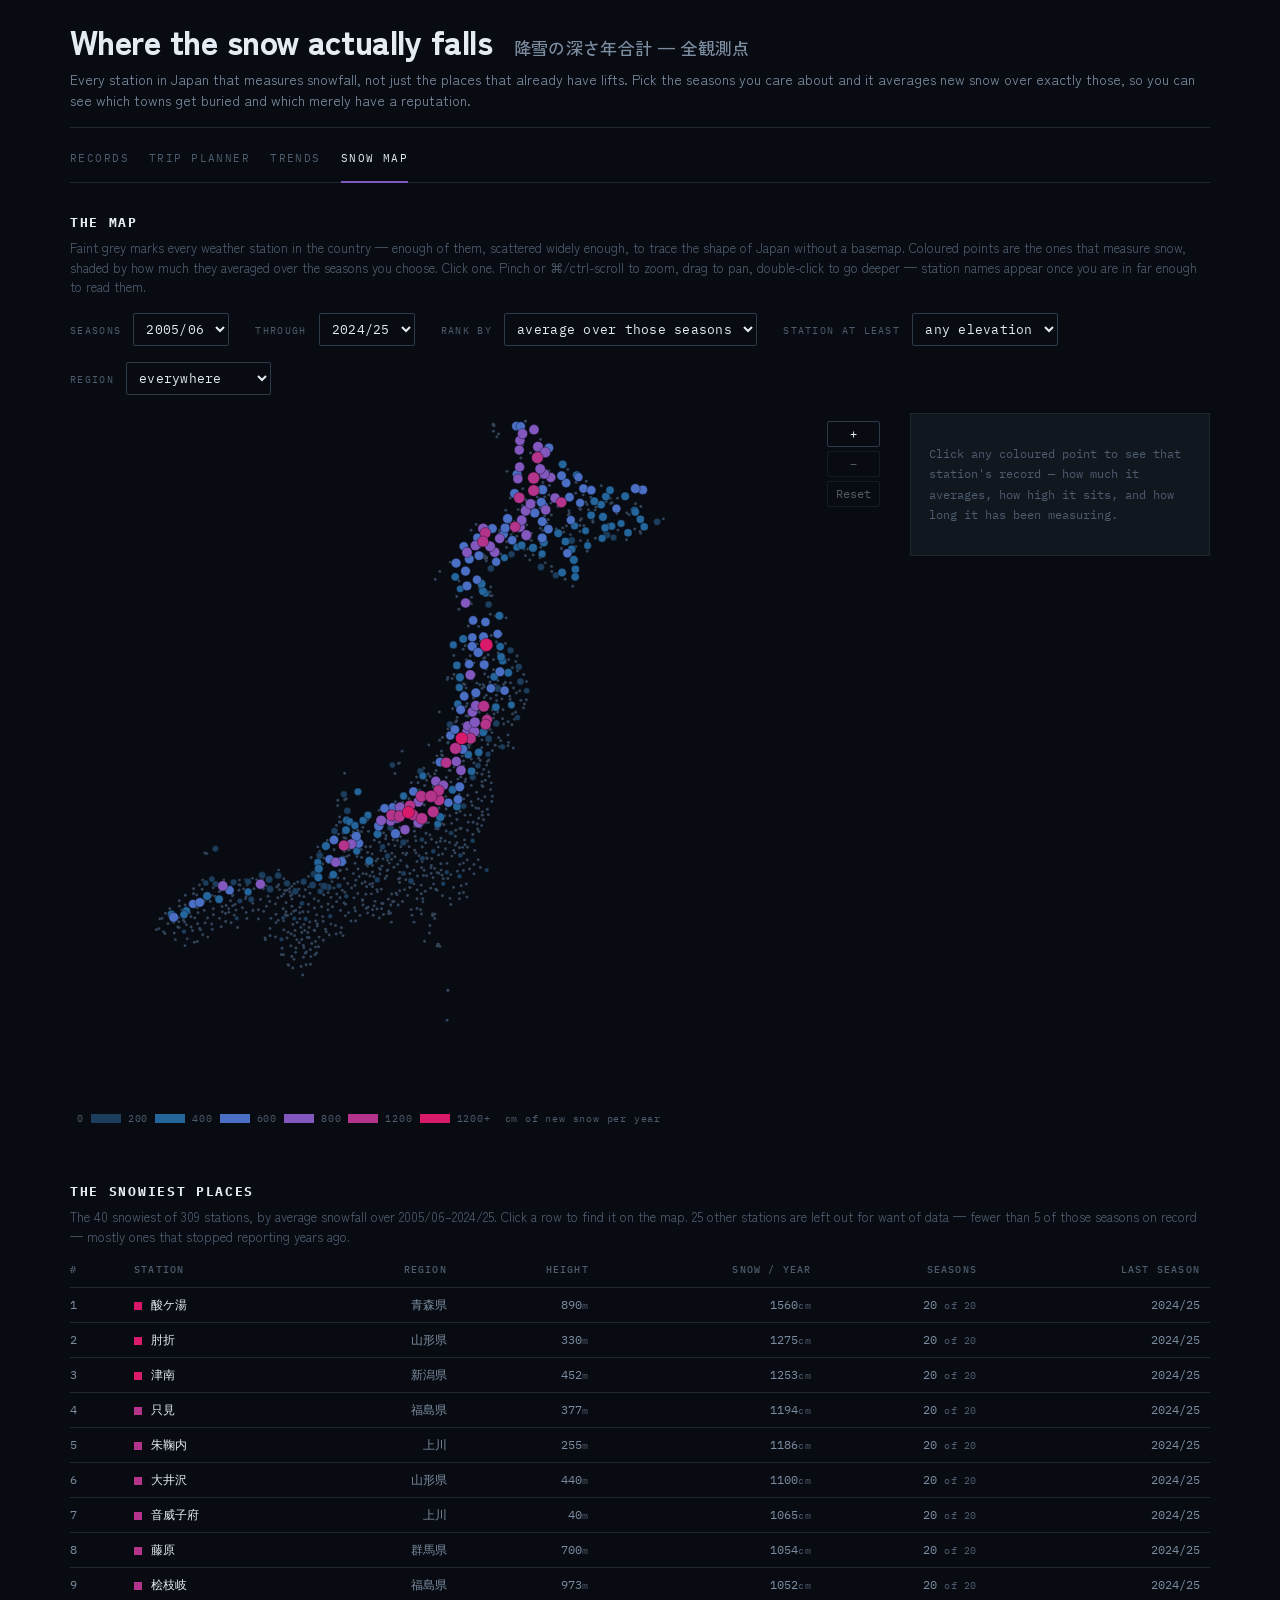
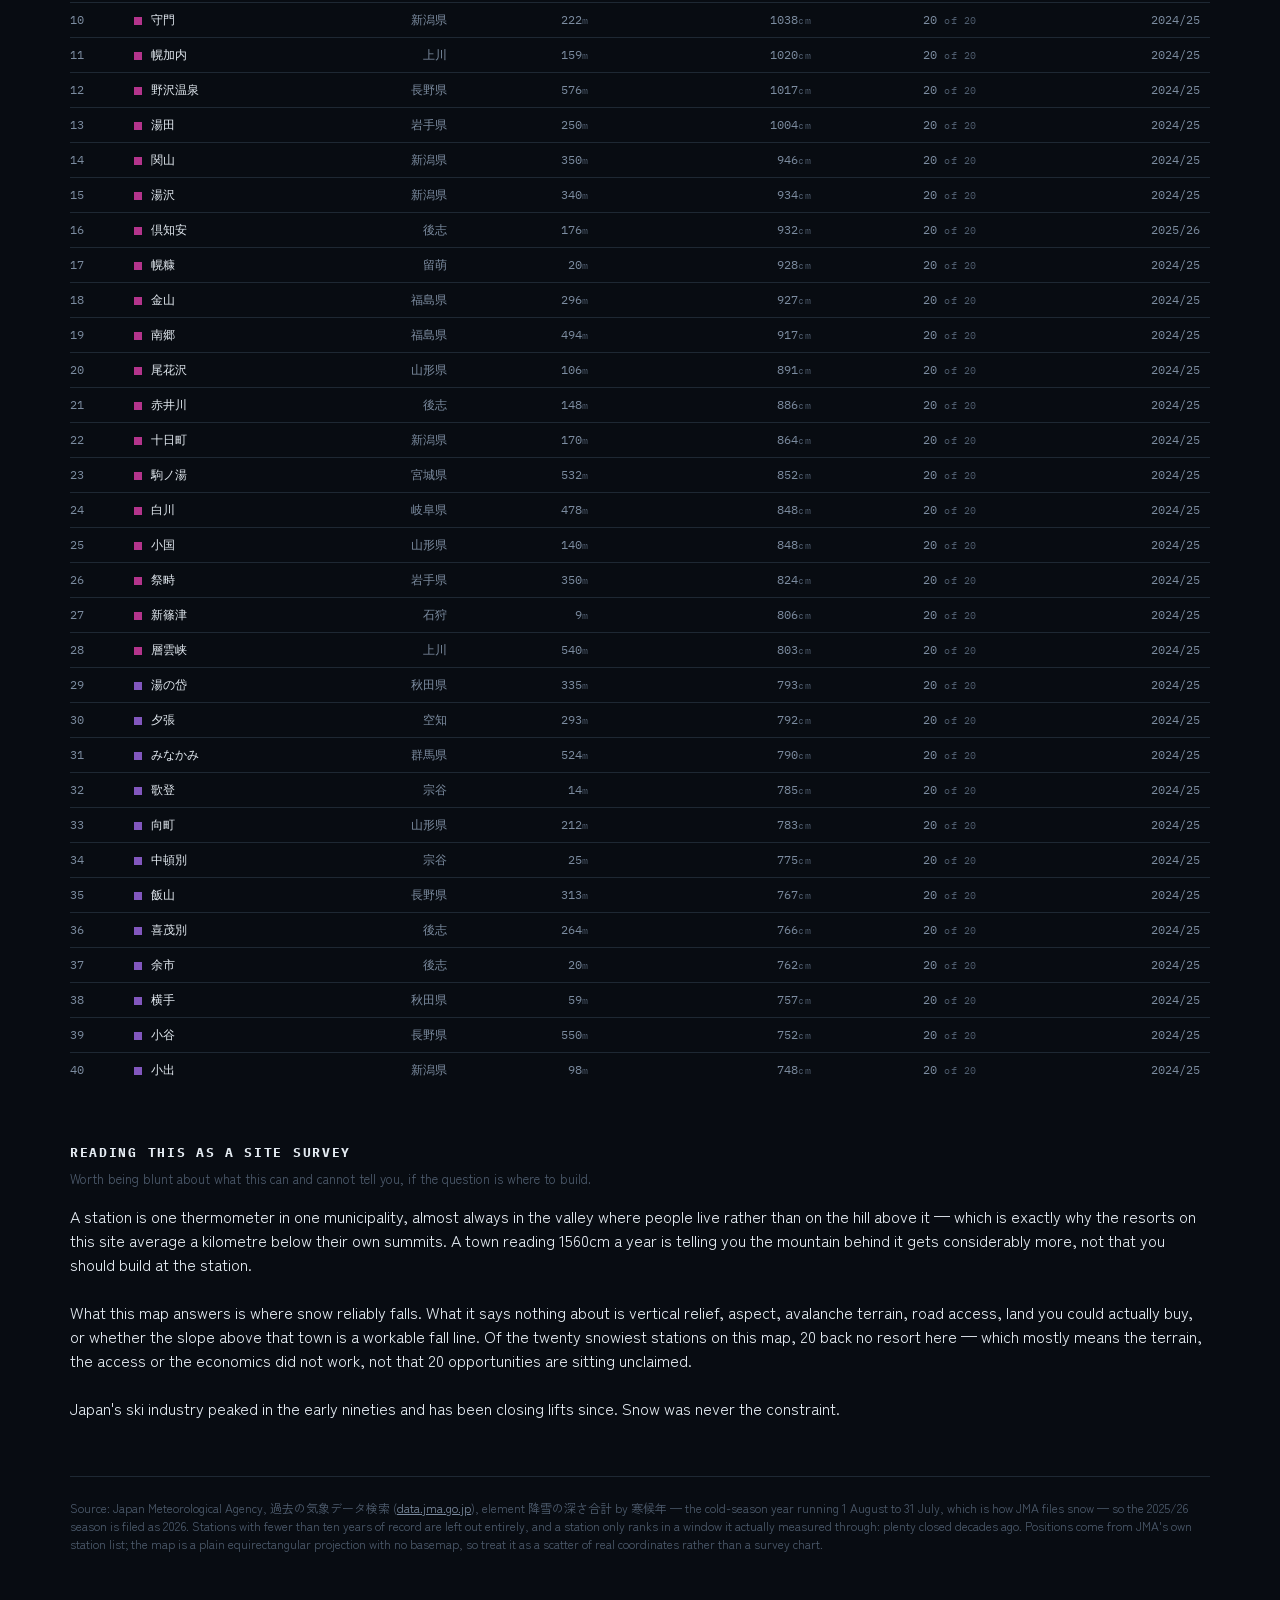
==== commit 1461b1fe: "Make the snow map zoomable At full extent the snow belt is a stripe of overlapping dots; the questio" ====
--- a/map-template.html
+++ b/map-template.html
@@ -29,12 +29,33 @@
 
 .maprow{display:flex;flex-wrap:wrap;gap:22px;align-items:flex-start}
 .mapwrap{flex:1 1 460px;min-width:320px;position:relative}
-.mapwrap svg{display:block;width:100%;height:auto;max-height:76vh;touch-action:manipulation}
+.mapwrap svg{display:block;width:100%;height:auto;max-height:76vh;cursor:grab}
+.mapwrap svg.dragging{cursor:grabbing}
+.mapwrap svg:focus-visible{outline:2px solid var(--s3);outline-offset:2px}
 .net{fill:#33445A}
-.stn{cursor:pointer;stroke:var(--void);stroke-width:.4}
+/* Strokes and labels are sized in screen pixels, so zooming spreads the points
+   apart instead of inflating every outline with them. */
+.stn{cursor:pointer;stroke:var(--void);stroke-width:.4;vector-effect:non-scaling-stroke}
 .stn:hover{stroke:#fff;stroke-width:1}
 .stn.sel{stroke:#fff;stroke-width:1.6}
-.mlabel{fill:var(--dim);font-family:var(--mono);font-size:7px;letter-spacing:.06em}
+.mlabel{fill:var(--ice);font-family:var(--mono);letter-spacing:.04em;
+  paint-order:stroke;stroke:var(--void);stroke-width:2px;
+  vector-effect:non-scaling-stroke;pointer-events:none}
+
+.zoomtip{
+  position:absolute;inset:0;display:flex;align-items:center;justify-content:center;
+  background:rgba(8,12,18,.6);color:var(--ice);font-family:var(--mono);font-size:12px;
+  letter-spacing:.08em;opacity:0;pointer-events:none;transition:opacity .2s
+}
+.zoomtip.on{opacity:1}
+.zoomui{position:absolute;top:8px;right:8px;display:flex;flex-direction:column;gap:4px}
+.zoomui button{
+  font-family:var(--mono);font-size:12px;line-height:1;padding:6px 8px;min-width:30px;
+  background:var(--void);color:var(--ice);border:1px solid var(--edge2);
+  border-radius:2px;cursor:pointer
+}
+.zoomui button:hover:not(:disabled){border-color:var(--s3);color:#fff}
+.zoomui button:disabled{opacity:.35;cursor:default}
 
 .detail{
   flex:0 1 300px;min-width:260px;background:var(--panel);
@@ -106,7 +127,8 @@
   <p class="hint">Faint grey marks every weather station in the country — enough of them,
   scattered widely enough, to trace the shape of Japan without a basemap. Coloured points
   are the ones that measure snow, shaded by how much they averaged over the seasons you
-  choose. Click one.</p>
+  choose. Click one. Pinch or ⌘/ctrl-scroll to zoom, drag to pan, double-click to go
+  deeper — station names appear once you are in far enough to read them.</p>
   <div class="controls">
     <label>Seasons
       <select id="y0" aria-label="First season"></select>
@@ -134,7 +156,15 @@
     </label>
   </div>
   <div class="maprow">
-    <div class="mapwrap" id="map"></div>
+    <div class="mapwrap">
+      <div id="map"></div>
+      <div class="zoomtip" id="zoomtip" aria-hidden="true">pinch, or ⌘/ctrl + scroll, to zoom</div>
+      <div class="zoomui">
+        <button id="zoomin" type="button" title="Zoom in" aria-label="Zoom in">+</button>
+        <button id="zoomout" type="button" title="Zoom out" aria-label="Zoom out">−</button>
+        <button id="zoomreset" type="button" title="Show the whole country">Reset</button>
+      </div>
+    </div>
     <aside class="detail" id="detail"></aside>
   </div>
   <div class="scale" id="scale"></div>
@@ -245,8 +275,35 @@
   return matching().filter(s => stat(s).n >= minSeasons() && val(s) > 0);
 }
 
+/* Zoom lives in map units and survives a redraw, so changing a filter does not
+   throw away where you were looking. */
+let world = null, view = null, mapSvg = null;
+let netDots = [], stnDots = [], labels = [], dragged = false;
+const MAXK = 40;
+const zoomK = () => world ? world.W / view.w : 1;
+
+function clampView(){
+  view.w = Math.min(world.W, Math.max(world.W / MAXK, view.w));
+  view.h = view.w * world.H / world.W;
+  view.x = Math.min(world.W - view.w, Math.max(0, view.x));
+  view.y = Math.min(world.H - view.h, Math.max(0, view.y));
+}
+
+// Zoom about a fixed point, so whatever is under the cursor stays under it.
+function zoomAt(m, factor){
+  const w = Math.min(world.W, Math.max(world.W / MAXK, view.w / factor));
+  const g = w / view.w;
+  view.x = m.x - (m.x - view.x) * g;
+  view.y = m.y - (m.y - view.y) * g;
+  view.w = w;
+  applyView();
+}
+const zoomCentre = f => zoomAt({x: view.x + view.w / 2, y: view.y + view.h / 2}, f);
+
 function drawMap(){
   const p = project();
+  world = {W: p.W, H: p.H};
+  if(!view) view = {x: 0, y: 0, w: p.W, h: p.H};
   const rows = visible();
   const max = Math.max(1, ...rows.map(val));
   let g = "";
@@ -255,17 +312,159 @@
     g += `<circle class="net" cx="${p.x(lon).toFixed(1)}" cy="${p.y(lat).toFixed(1)}" r="1.5"/>`;
   });
   // Biggest last, so the heaviest snowfall is never hidden under a lighter point.
+  labels = [];
   [...rows].sort((a,b) => val(a) - val(b)).forEach(s => {
     const r = 2.2 + 4.6 * Math.sqrt(val(s) / max);
+    const x = p.x(s.lon), y = p.y(s.lat);
+    labels.push({x, y, r, name: s.name, v: val(s)});
     g += `<circle class="stn${picked === s.id ? " sel" : ""}" data-id="${s.id}" `
-      + `cx="${p.x(s.lon).toFixed(1)}" cy="${p.y(s.lat).toFixed(1)}" `
+      + `cx="${x.toFixed(1)}" cy="${y.toFixed(1)}" data-r="${r.toFixed(2)}" `
       + `r="${r.toFixed(1)}" fill="${shade(val(s))}">`
       + `<title>${s.name} — ${Math.round(val(s))}cm/yr</title></circle>`;
   });
   el("map").innerHTML =
-    `<svg viewBox="0 0 ${p.W} ${p.H}" role="img" aria-label="Annual snowfall by weather station across Japan">${g}</svg>`;
-  el("map").querySelectorAll(".stn").forEach(c => {
-    c.onclick = () => { picked = c.dataset.id; drawMap(); drawDetail(); drawRank(); };
+    `<svg viewBox="0 0 ${p.W} ${p.H}" tabindex="0" role="img" aria-label="Annual `
+    + `snowfall by weather station across Japan. Zoomable; the table below lists the `
+    + `same stations.">${g}<g id="mlabels"></g></svg>`;
+  mapSvg = el("map").querySelector("svg");
+  // Match the box to the drawing: without this the 76vh height cap leaves dead
+  // margins either side that look like map but do not respond like it.
+  mapSvg.style.maxWidth = (76 * p.W / p.H).toFixed(1) + "vh";
+  netDots = [...mapSvg.querySelectorAll(".net")];
+  stnDots = [...mapSvg.querySelectorAll(".stn")];
+  stnDots.forEach(c => {
+    // A pan that ends on a point must not count as picking it.
+    c.onclick = () => {
+      if(dragged) return;
+      picked = c.dataset.id; drawMap(); drawDetail(); drawRank();
+    };
+  });
+  bindZoom();
+  applyView();
+}
+
+function applyView(){
+  if(!mapSvg) return;
+  clampView();
+  const k = zoomK();
+  // Dots are counter-scaled to hold roughly their screen size, growing a little
+  // with depth for an easier target: at 18x they are half again as big while the
+  // gaps between them are eighteen times wider, which is the point of zooming.
+  const shrink = Math.pow(k, 0.85);
+  mapSvg.setAttribute("viewBox",
+    `${view.x.toFixed(2)} ${view.y.toFixed(2)} ${view.w.toFixed(2)} ${view.h.toFixed(2)}`);
+  const nr = (1.5 / shrink).toFixed(2);
+  netDots.forEach(c => c.setAttribute("r", nr));
+  stnDots.forEach(c => c.setAttribute("r", (c.dataset.r / shrink).toFixed(2)));
+  // One finger scrolls the page while the whole country is in view; once zoomed
+  // in it has to pan the map instead, or you can never reach the edges.
+  mapSvg.style.touchAction = k > 1.01 ? "none" : "pan-y";
+  el("zoomout").disabled = el("zoomreset").disabled = k <= 1.001;
+  el("zoomin").disabled = k >= MAXK - 0.001;
+  drawLabels(k, shrink);
+}
+
+/* Names appear once the view is tight enough for them to mean something, and
+   only for the stations in frame -- the point of zooming in is to find out
+   which town a dot is. */
+function drawLabels(k, shrink){
+  const g = mapSvg.querySelector("#mlabels");
+  if(k < 2.5){ g.innerHTML = ""; return; }
+  const pad = view.w * 0.02;
+  const shown = labels.filter(d => d.x > view.x - pad && d.x < view.x + view.w + pad
+                                && d.y > view.y - pad && d.y < view.y + view.h + pad)
+                      .sort((a,b) => b.v - a.v).slice(0, 45);
+  g.innerHTML = shown.map(d =>
+    `<text class="mlabel" x="${(d.x + d.r / shrink + 3 / k).toFixed(2)}" `
+    + `y="${(d.y + 4 / k).toFixed(2)}" font-size="${(11.5 / k).toFixed(2)}">${d.name}</text>`
+  ).join("");
+}
+
+let tipTimer = 0;
+function flashTip(){
+  const t = el("zoomtip");
+  t.classList.add("on");
+  clearTimeout(tipTimer);
+  tipTimer = setTimeout(() => t.classList.remove("on"), 1100);
+}
+
+/* Wheel, drag, pinch, double-click and the arrow keys. Bound per redraw
+   because the SVG is rebuilt; the buttons outside it are bound once. */
+function bindZoom(){
+  const pts = new Map();
+  let prev = null, pinch = 0;
+  // Screen to map through the SVG's own matrix. Doing the arithmetic by hand
+  // against the element's box is wrong the moment max-height letterboxes the
+  // drawing inside it, and the cursor stops being the thing you zoom about.
+  const pt = mapSvg.createSVGPoint();
+  const toMap = (cx, cy) => {
+    const m = mapSvg.getScreenCTM();
+    if(!m) return {x: view.x + view.w / 2, y: view.y + view.h / 2};
+    pt.x = cx; pt.y = cy;
+    const p = pt.matrixTransform(m.inverse());
+    return {x: p.x, y: p.y};
+  };
+  const spread = () => {
+    const [a, b] = [...pts.values()];
+    return {d: Math.hypot(a.x - b.x, a.y - b.y),
+            cx: (a.x + b.x) / 2, cy: (a.y + b.y) / 2};
+  };
+
+  // A plain wheel keeps scrolling the page -- this map is 76vh tall and sits in
+  // the middle of a long article, so swallowing the wheel would trap anyone
+  // reading past it. A trackpad pinch arrives as ctrl+wheel, so pinching works
+  // without anyone being told.
+  mapSvg.addEventListener("wheel", e => {
+    if(!(e.ctrlKey || e.metaKey)){ flashTip(); return; }
+    e.preventDefault();
+    zoomAt(toMap(e.clientX, e.clientY), Math.exp(-e.deltaY * 0.002));
+  }, {passive: false});
+
+  mapSvg.addEventListener("dblclick", e => zoomAt(toMap(e.clientX, e.clientY), 2));
+
+  mapSvg.addEventListener("pointerdown", e => {
+    mapSvg.setPointerCapture(e.pointerId);
+    pts.set(e.pointerId, {x: e.clientX, y: e.clientY});
+    dragged = false;
+    prev = {x: e.clientX, y: e.clientY};
+    pinch = pts.size === 2 ? spread().d : 0;
+    mapSvg.classList.add("dragging");
+  });
+
+  mapSvg.addEventListener("pointermove", e => {
+    if(!pts.has(e.pointerId)) return;
+    pts.set(e.pointerId, {x: e.clientX, y: e.clientY});
+    if(pts.size >= 2){
+      const s = spread();
+      if(pinch) zoomAt(toMap(s.cx, s.cy), s.d / pinch);
+      pinch = s.d; dragged = true;
+      return;
+    }
+    const a = toMap(prev.x, prev.y), b = toMap(e.clientX, e.clientY);
+    if(Math.abs(e.clientX - prev.x) + Math.abs(e.clientY - prev.y) > 3) dragged = true;
+    prev = {x: e.clientX, y: e.clientY};
+    view.x -= b.x - a.x; view.y -= b.y - a.y;
+    applyView();
+  });
+
+  const release = e => {
+    pts.delete(e.pointerId);
+    pinch = pts.size === 2 ? spread().d : 0;
+    if(!pts.size) mapSvg.classList.remove("dragging");
+  };
+  mapSvg.addEventListener("pointerup", release);
+  mapSvg.addEventListener("pointercancel", release);
+
+  mapSvg.addEventListener("keydown", e => {
+    const step = view.w * 0.15, k = {ArrowLeft: [-1,0], ArrowRight: [1,0],
+      ArrowUp: [0,-1], ArrowDown: [0,1]}[e.key];
+    if(k){ view.x += k[0] * step; view.y += k[1] * step * world.H / world.W; }
+    else if(e.key === "+" || e.key === "=") zoomCentre(1.6);
+    else if(e.key === "-" || e.key === "_") zoomCentre(1 / 1.6);
+    else if(e.key === "0") view = {x: 0, y: 0, w: world.W, h: world.H};
+    else return;
+    e.preventDefault();
+    applyView();
   });
 }
 
@@ -435,6 +634,12 @@
       redraw();
     };
     drawScale(); redraw();
+    el("zoomin").onclick  = () => zoomCentre(1.6);
+    el("zoomout").onclick = () => zoomCentre(1 / 1.6);
+    el("zoomreset").onclick = () => {
+      view = {x: 0, y: 0, w: world.W, h: world.H};
+      applyView();
+    };
   }).catch(() => {
     el("gap").hidden = false;
     el("gap").innerHTML = "No survey data yet. Run <code>python3 jma_snowfall.py survey</code>, "
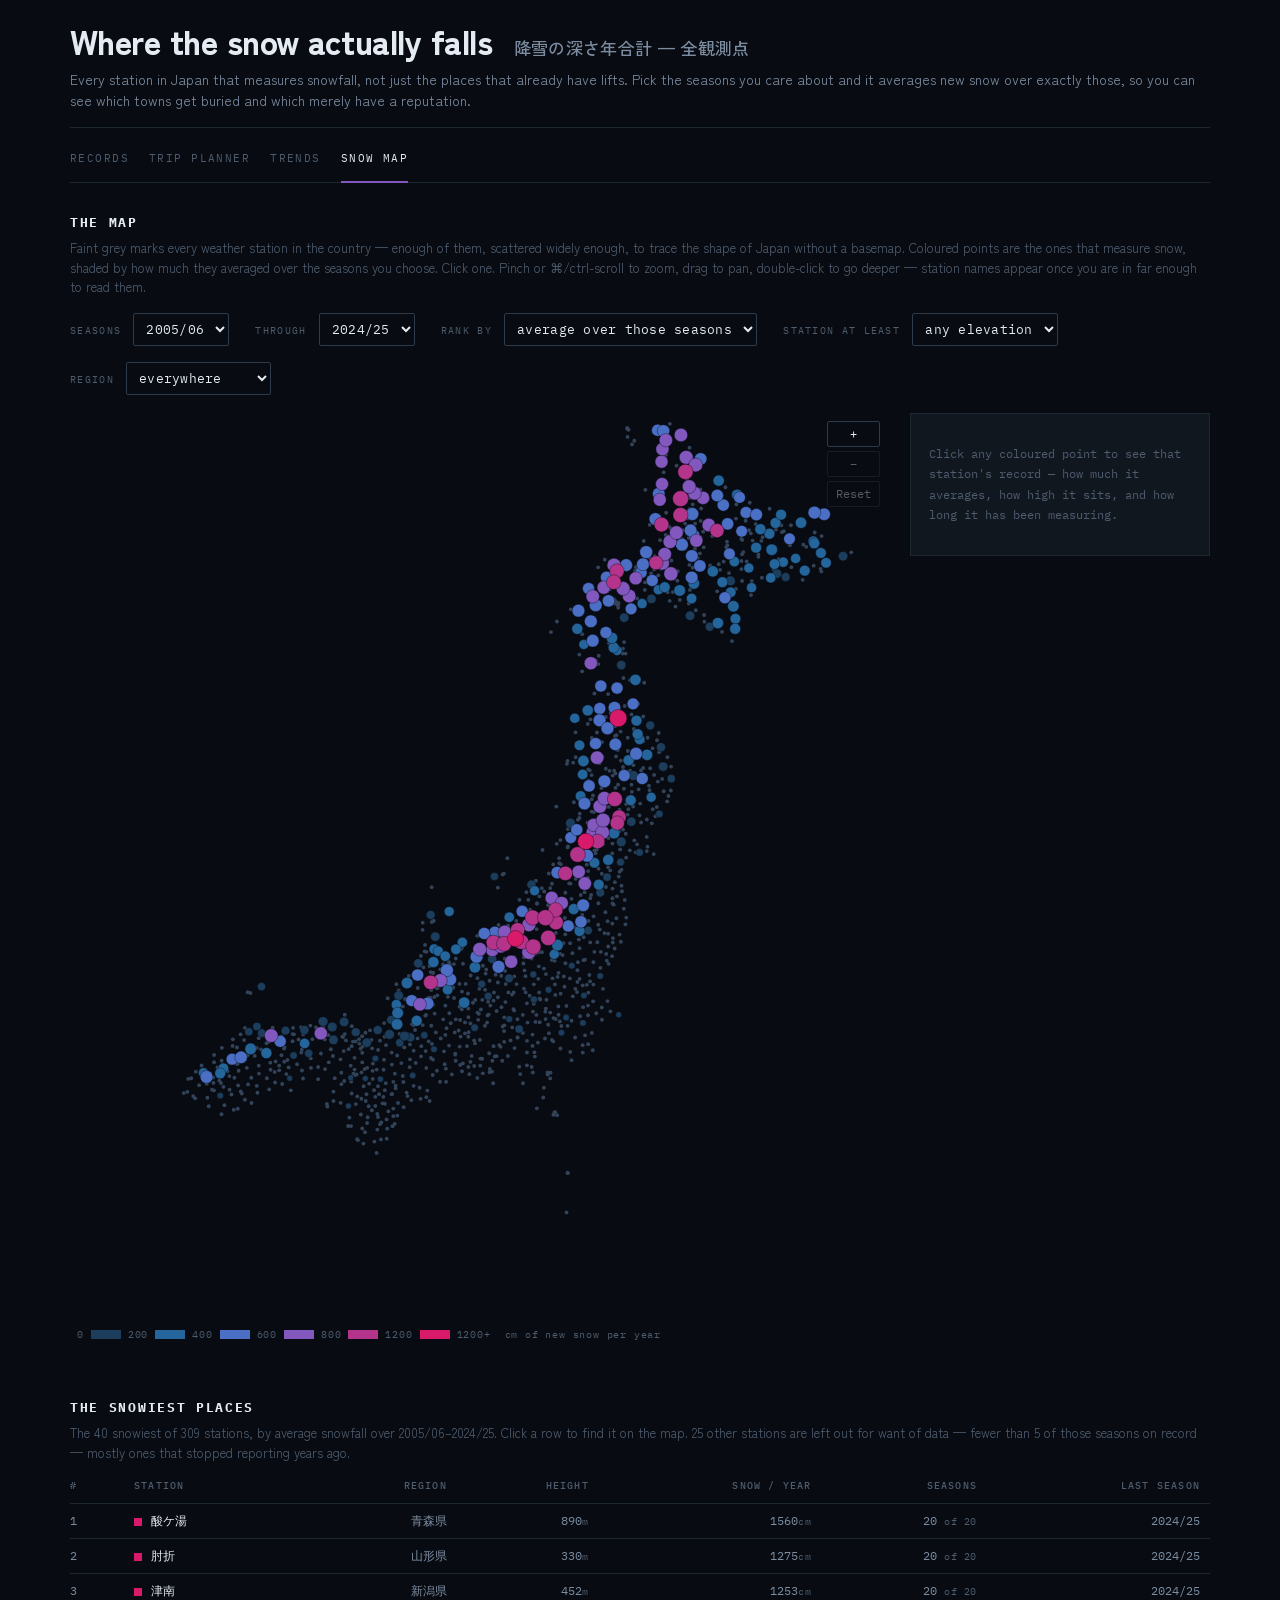
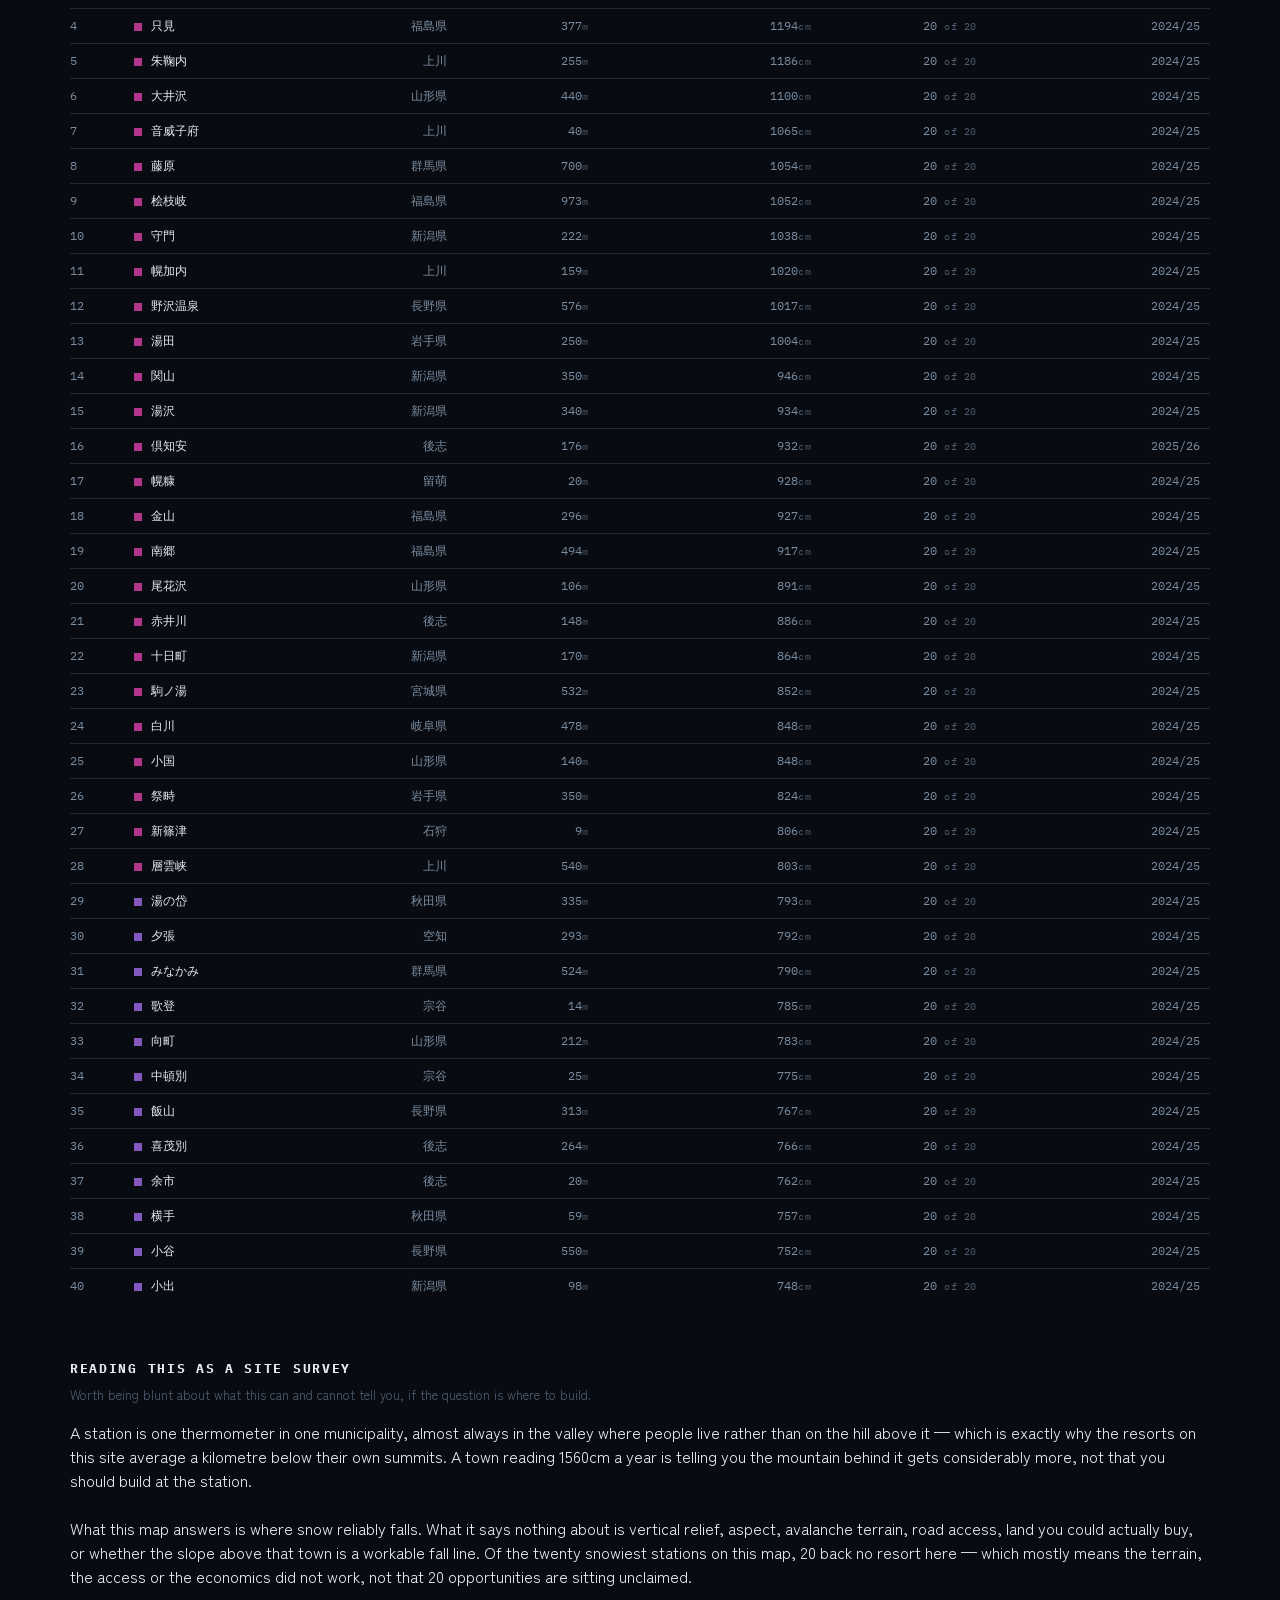
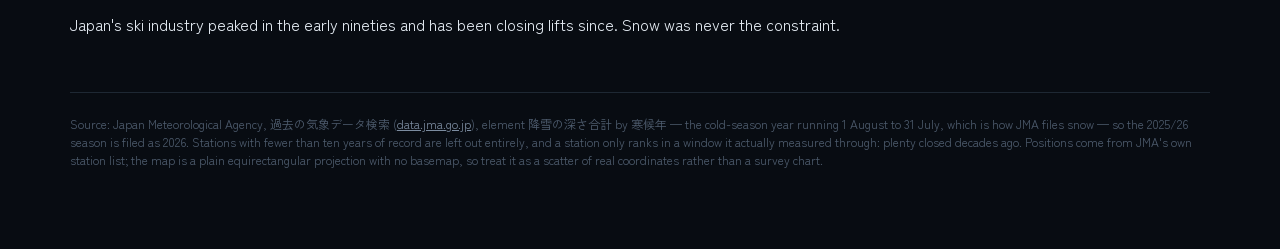
==== commit 17651f77: "Fix clicking a station, and let the map use the width it is given Capturing the pointer on pointerdo" ====
--- a/map-template.html
+++ b/map-template.html
@@ -29,7 +29,7 @@
 
 .maprow{display:flex;flex-wrap:wrap;gap:22px;align-items:flex-start}
 .mapwrap{flex:1 1 460px;min-width:320px;position:relative}
-.mapwrap svg{display:block;width:100%;height:auto;max-height:76vh;cursor:grab}
+.mapwrap svg{display:block;width:100%;height:auto;cursor:grab}
 .mapwrap svg.dragging{cursor:grabbing}
 .mapwrap svg:focus-visible{outline:2px solid var(--s3);outline-offset:2px}
 .net{fill:#33445A}
@@ -280,6 +280,10 @@
 let world = null, view = null, mapSvg = null;
 let netDots = [], stnDots = [], labels = [], dragged = false;
 const MAXK = 40;
+// As wide as the column allows, subject to never being taller than the window.
+// Japan is a diagonal country -- the drawing is taller than it is wide -- so a
+// tighter height cap is what was stopping the map from using the width at all.
+const MAPVH = 100;
 const zoomK = () => world ? world.W / view.w : 1;
 
 function clampView(){
@@ -327,9 +331,13 @@
     + `snowfall by weather station across Japan. Zoomable; the table below lists the `
     + `same stations.">${g}<g id="mlabels"></g></svg>`;
   mapSvg = el("map").querySelector("svg");
-  // Match the box to the drawing: without this the 76vh height cap leaves dead
-  // margins either side that look like map but do not respond like it.
-  mapSvg.style.maxWidth = (76 * p.W / p.H).toFixed(1) + "vh";
+  /* The map takes the width it is given and derives its height from that. The
+     pair of vh caps only stops it growing taller than the window, and they are
+     held in the drawing's own ratio so the box always hugs the drawing --
+     otherwise the height cap leaves dead margins either side that look like map
+     but do not respond like it. */
+  mapSvg.style.maxHeight = MAPVH + "vh";
+  mapSvg.style.maxWidth = (MAPVH * p.W / p.H).toFixed(1) + "vh";
   netDots = [...mapSvg.querySelectorAll(".net")];
   stnDots = [...mapSvg.querySelectorAll(".stn")];
   stnDots.forEach(c => {
@@ -422,13 +430,22 @@
 
   mapSvg.addEventListener("dblclick", e => zoomAt(toMap(e.clientX, e.clientY), 2));
 
+  /* Capture only once a drag is really under way. Capturing on pointerdown
+     retargets the click that follows to the <svg> itself, so a plain click on a
+     station never reaches the circle and the panel never opens. */
+  let held = false;
+  const grab = e => {
+    if(held) return;
+    try { mapSvg.setPointerCapture(e.pointerId); } catch(_){}
+    held = true;
+    mapSvg.classList.add("dragging");
+  };
+
   mapSvg.addEventListener("pointerdown", e => {
-    mapSvg.setPointerCapture(e.pointerId);
     pts.set(e.pointerId, {x: e.clientX, y: e.clientY});
     dragged = false;
     prev = {x: e.clientX, y: e.clientY};
-    pinch = pts.size === 2 ? spread().d : 0;
-    mapSvg.classList.add("dragging");
+    if(pts.size === 2){ pinch = spread().d; grab(e); }
   });
 
   mapSvg.addEventListener("pointermove", e => {
@@ -436,12 +453,16 @@
     pts.set(e.pointerId, {x: e.clientX, y: e.clientY});
     if(pts.size >= 2){
       const s = spread();
+      grab(e);
       if(pinch) zoomAt(toMap(s.cx, s.cy), s.d / pinch);
       pinch = s.d; dragged = true;
       return;
     }
     const a = toMap(prev.x, prev.y), b = toMap(e.clientX, e.clientY);
-    if(Math.abs(e.clientX - prev.x) + Math.abs(e.clientY - prev.y) > 3) dragged = true;
+    if(Math.abs(e.clientX - prev.x) + Math.abs(e.clientY - prev.y) > 3){
+      dragged = true;
+      grab(e);
+    }
     prev = {x: e.clientX, y: e.clientY};
     view.x -= b.x - a.x; view.y -= b.y - a.y;
     applyView();
@@ -450,7 +471,7 @@
   const release = e => {
     pts.delete(e.pointerId);
     pinch = pts.size === 2 ? spread().d : 0;
-    if(!pts.size) mapSvg.classList.remove("dragging");
+    if(!pts.size){ held = false; mapSvg.classList.remove("dragging"); }
   };
   mapSvg.addEventListener("pointerup", release);
   mapSvg.addEventListener("pointercancel", release);
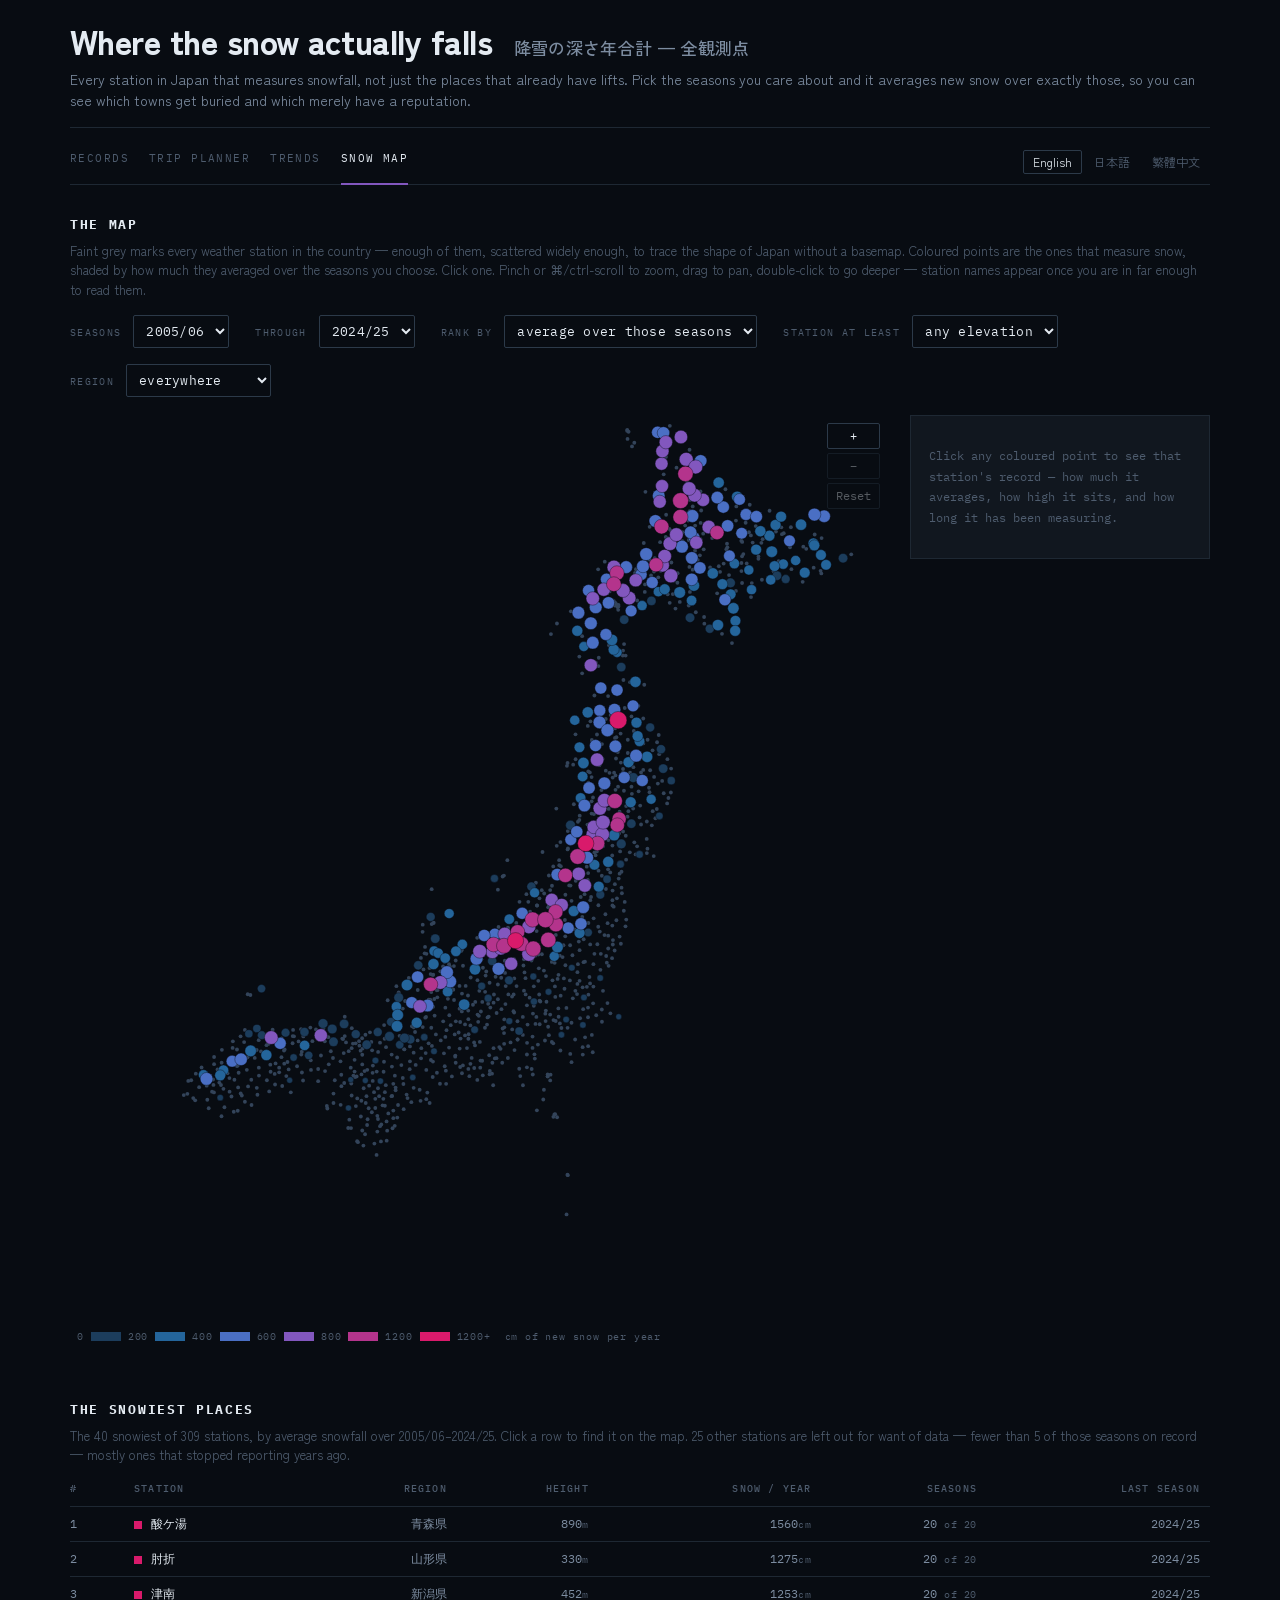
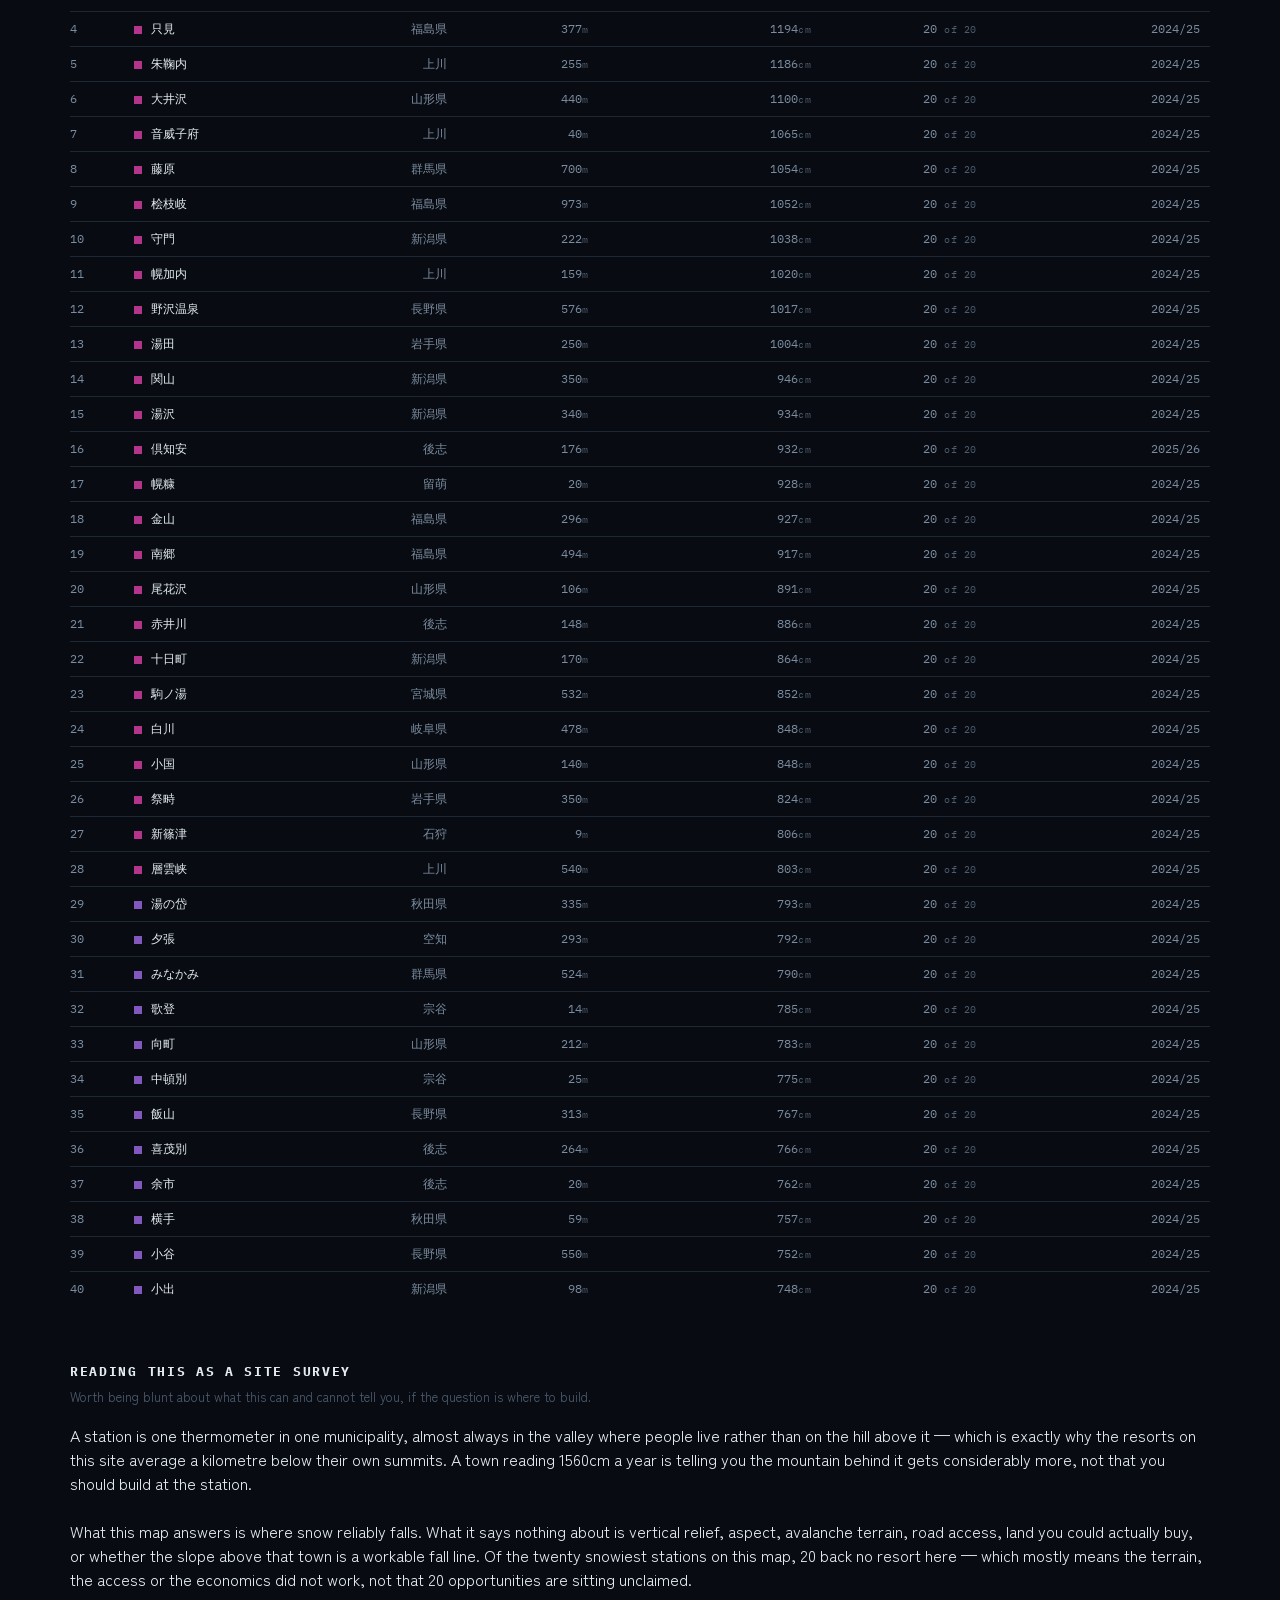
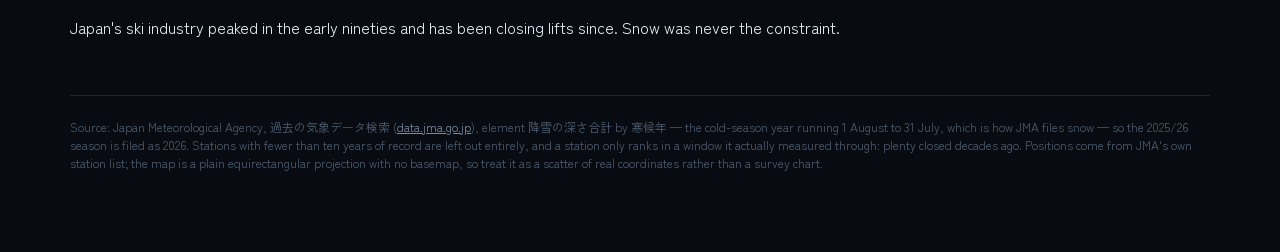
==== commit 1fa70699: "Add Japanese and Traditional Chinese versions of the site Every page now renders in English, Japanes" ====
--- a/map-template.html
+++ b/map-template.html
@@ -3,11 +3,11 @@
 <head>
 <meta charset="utf-8">
 <meta name="viewport" content="width=device-width, initial-scale=1">
-<title>Where the snow falls — every Japanese station that measures it</title>
-<meta name="description" content="Average annual snowfall at every Japan Meteorological Agency station that records it, mapped. Click a station to see its record, elevation and municipality.">
+<title data-i18n="map.title">Where the snow falls — every Japanese station that measures it</title>
+<meta name="description" data-i18n-attrs="content:map.desc" content="Average annual snowfall at every Japan Meteorological Agency station that records it, mapped. Click a station to see its record, elevation and municipality.">
 <meta name="color-scheme" content="dark">
-<meta property="og:title" content="Where the snow falls — every Japanese station that measures it">
-<meta property="og:description" content="Annual snowfall across Japan's whole observing network, not just the places that already have lifts.">
+<meta property="og:title" data-i18n-attrs="content:map.title" content="Where the snow falls — every Japanese station that measures it">
+<meta property="og:description" data-i18n-attrs="content:map.ogdesc" content="Annual snowfall across Japan's whole observing network, not just the places that already have lifts.">
 <meta property="og:type" content="website">
 <link rel="icon" href="data:image/svg+xml,%3Csvg xmlns='http://www.w3.org/2000/svg' viewBox='0 0 32 32'%3E%3Crect width='32' height='32' fill='%23080C12'/%3E%3Crect x='5' y='7' width='22' height='4' fill='%231C3D5C'/%3E%3Crect x='5' y='13' width='22' height='4' fill='%234A6FC4'/%3E%3Crect x='5' y='19' width='22' height='4' fill='%23B4348C'/%3E%3C/svg%3E">
 <link rel="preconnect" href="https://fonts.googleapis.com">
@@ -106,63 +106,63 @@
 <div class="wrap">
 
 <header>
-  <h1>Where the snow actually falls
+  <h1><span data-i18n="map.h1">Where the snow actually falls</span>
     <span class="ja">降雪の深さ年合計 — 全観測点</span></h1>
-  <p class="lede">Every station in Japan that measures snowfall, not just the places that
+  <p class="lede" data-i18n="map.lede">Every station in Japan that measures snowfall, not just the places that
   already have lifts. Pick the seasons you care about and it averages new snow over exactly
   those, so you can see which towns get buried and which merely have a reputation.</p>
 </header>
 
-<nav class="pages" aria-label="Pages">
-  <a href="index.html">Records</a>
-  <a href="plan.html">Trip planner</a>
-  <a href="trends.html">Trends</a>
-  <a href="map.html" aria-current="page">Snow map</a>
+<nav class="pages" data-i18n-attrs="aria-label:nav.label" aria-label="Pages">
+  <a href="index.html" data-i18n="nav.records">Records</a>
+  <a href="plan.html" data-i18n="nav.plan">Trip planner</a>
+  <a href="trends.html" data-i18n="nav.trends">Trends</a>
+  <a href="map.html" aria-current="page" data-i18n="nav.map">Snow map</a>
 </nav>
 
 <div id="gap" class="warn" hidden></div>
 
 <section>
-  <h2>The map</h2>
-  <p class="hint">Faint grey marks every weather station in the country — enough of them,
+  <h2 data-i18n="map.h2.map">The map</h2>
+  <p class="hint" data-i18n="map.hint">Faint grey marks every weather station in the country — enough of them,
   scattered widely enough, to trace the shape of Japan without a basemap. Coloured points
   are the ones that measure snow, shaded by how much they averaged over the seasons you
   choose. Click one. Pinch or ⌘/ctrl-scroll to zoom, drag to pan, double-click to go
   deeper — station names appear once you are in far enough to read them.</p>
   <div class="controls">
-    <label>Seasons
-      <select id="y0" aria-label="First season"></select>
+    <label><span data-i18n="map.seasons">Seasons</span>
+      <select id="y0" data-i18n-attrs="aria-label:map.firstSeason" aria-label="First season"></select>
     </label>
-    <label>through
-      <select id="y1" aria-label="Last season"></select>
+    <label><span data-i18n="map.through">through</span>
+      <select id="y1" data-i18n-attrs="aria-label:map.lastSeason" aria-label="Last season"></select>
     </label>
-    <label>Rank by
-      <select id="metric" aria-label="Which figure to map">
-        <option value="avg">average over those seasons</option>
-        <option value="best">the snowiest single season</option>
+    <label><span data-i18n="map.rankBy">Rank by</span>
+      <select id="metric" data-i18n-attrs="aria-label:map.metricAria" aria-label="Which figure to map">
+        <option value="avg" data-i18n="map.metric.avg">average over those seasons</option>
+        <option value="best" data-i18n="map.metric.best">the snowiest single season</option>
       </select>
     </label>
-    <label>Station at least
-      <select id="minelev" aria-label="Minimum station elevation">
-        <option value="0">any elevation</option>
+    <label><span data-i18n="map.minElev">Station at least</span>
+      <select id="minelev" data-i18n-attrs="aria-label:map.minElevAria" aria-label="Minimum station elevation">
+        <option value="0" data-i18n="map.anyElev">any elevation</option>
         <option value="200">200 m</option>
         <option value="400">400 m</option>
         <option value="600">600 m</option>
         <option value="800">800 m</option>
       </select>
     </label>
-    <label>Region
-      <select id="region" aria-label="Region"></select>
+    <label><span data-i18n="map.region">Region</span>
+      <select id="region" data-i18n-attrs="aria-label:map.region" aria-label="Region"></select>
     </label>
   </div>
   <div class="maprow">
     <div class="mapwrap">
       <div id="map"></div>
-      <div class="zoomtip" id="zoomtip" aria-hidden="true">pinch, or ⌘/ctrl + scroll, to zoom</div>
+      <div class="zoomtip" id="zoomtip" aria-hidden="true" data-i18n="map.zoomtip">pinch, or ⌘/ctrl + scroll, to zoom</div>
       <div class="zoomui">
-        <button id="zoomin" type="button" title="Zoom in" aria-label="Zoom in">+</button>
-        <button id="zoomout" type="button" title="Zoom out" aria-label="Zoom out">−</button>
-        <button id="zoomreset" type="button" title="Show the whole country">Reset</button>
+        <button id="zoomin" type="button" data-i18n-attrs="title:map.zoomIn,aria-label:map.zoomIn" title="Zoom in" aria-label="Zoom in">+</button>
+        <button id="zoomout" type="button" data-i18n-attrs="title:map.zoomOut,aria-label:map.zoomOut" title="Zoom out" aria-label="Zoom out">−</button>
+        <button id="zoomreset" type="button" data-i18n-attrs="title:map.zoomResetTitle" data-i18n="map.zoomReset" title="Show the whole country">Reset</button>
       </div>
     </div>
     <aside class="detail" id="detail"></aside>
@@ -171,14 +171,14 @@
 </section>
 
 <section>
-  <h2>The snowiest places</h2>
+  <h2 data-i18n="map.h2.rank">The snowiest places</h2>
   <p class="hint" id="rankhint"></p>
   <div class="tablewrap"><table class="rank" id="rank"><thead></thead><tbody></tbody></table></div>
 </section>
 
 <section>
-  <h2>Reading this as a site survey</h2>
-  <p class="hint">Worth being blunt about what this can and cannot tell you, if the question
+  <h2 data-i18n="map.h2.survey">Reading this as a site survey</h2>
+  <p class="hint" data-i18n="map.surveyhint">Worth being blunt about what this can and cannot tell you, if the question
   is where to build.</p>
   <p class="verdict" id="caveats"></p>
 </section>
@@ -192,6 +192,10 @@
 const TOTAL = /*__TOTAL__*/0;
 const SEASON = /*__SEASON__*/null;
 </script>
+<script src="i18n.js"></script>
+<script src="locales/en.js"></script>
+<script src="locales/ja.js"></script>
+<script src="locales/zh-Hant.js"></script>
 <script>
 const el = id => document.getElementById(id);
 const STOPS = [0, 200, 400, 600, 800, 1200];
@@ -207,7 +211,7 @@
 const RESORT_AT = {};
 for(const k in (DATA || {})){
   const id = DATA[k].station_id;
-  if(id) (RESORT_AT[id] = RESORT_AT[id] || []).push(DATA[k].name);
+  if(id) (RESORT_AT[id] = RESORT_AT[id] || []).push(k);
 }
 
 let survey = null, metric = "avg", minElev = 0, region = "", picked = null;
@@ -324,12 +328,10 @@
     g += `<circle class="stn${picked === s.id ? " sel" : ""}" data-id="${s.id}" `
       + `cx="${x.toFixed(1)}" cy="${y.toFixed(1)}" data-r="${r.toFixed(2)}" `
       + `r="${r.toFixed(1)}" fill="${shade(val(s))}">`
-      + `<title>${s.name} — ${Math.round(val(s))}cm/yr</title></circle>`;
+      + `<title>${T("map.tip", {name: s.name, n: Math.round(val(s))})}</title></circle>`;
   });
   el("map").innerHTML =
-    `<svg viewBox="0 0 ${p.W} ${p.H}" tabindex="0" role="img" aria-label="Annual `
-    + `snowfall by weather station across Japan. Zoomable; the table below lists the `
-    + `same stations.">${g}<g id="mlabels"></g></svg>`;
+    `<svg viewBox="0 0 ${p.W} ${p.H}" tabindex="0" role="img" aria-label="${T("map.aria")}">${g}<g id="mlabels"></g></svg>`;
   mapSvg = el("map").querySelector("svg");
   /* The map takes the width it is given and derives its height from that. The
      pair of vh caps only stops it growing taller than the window, and they are
@@ -496,58 +498,53 @@
     L.insertAdjacentHTML("beforeend",
       `<i style="background:var(${RAMP[i+1]})"></i><span>${s ? s : "1200+"}</span>`);
   });
-  L.insertAdjacentHTML("beforeend", "<span>cm of new snow per year</span>");
+  L.insertAdjacentHTML("beforeend", `<span>${T("map.scale")}</span>`);
 }
 
 function drawDetail(){
   const s = survey.stations.find(x => x.id === picked);
   if(!s){
-    el("detail").innerHTML = `<p class="none">Click any coloured point to see that
-      station's record — how much it averages, how high it sits, and how long it has
-      been measuring.</p>`;
+    el("detail").innerHTML = `<p class="none">${T("map.detail.none")}</p>`;
     return;
   }
   const at = RESORT_AT[s.id], t = stat(s);
   el("detail").innerHTML =
     `<h3>${s.name}</h3><p class="ja">${s.kana} · ${s.region}</p>`
     + `<p class="big">${t.n ? Math.round(val(s)) : "—"}<small>cm${
-        metric === "best" ? ", snowiest season" : " / year"}</small></p>`
+        T(metric === "best" ? "map.detail.unitBest" : "map.detail.unitAvg")}</small></p>`
     + `<dl>`
-    + `<dt>Window</dt><dd>${seasonLabel(y0)}–${seasonLabel(y1)}</dd>`
-    + `<dt>Seasons with data</dt><dd>${t.n} of ${span()}</dd>`
-    + `<dt>Average</dt><dd>${t.n ? Math.round(t.avg) + "cm" : "—"}</dd>`
-    + `<dt>Snowiest</dt><dd>${t.bestY
+    + `<dt>${T("map.detail.window")}</dt><dd>${seasonLabel(y0)}–${seasonLabel(y1)}</dd>`
+    + `<dt>${T("map.detail.have")}</dt><dd>${T("map.detail.ofSpan", {n: t.n, span: span()})}</dd>`
+    + `<dt>${T("map.detail.avg")}</dt><dd>${t.n ? Math.round(t.avg) + "cm" : "—"}</dd>`
+    + `<dt>${T("map.detail.best")}</dt><dd>${t.bestY
         ? Math.round(t.best) + "cm " + seasonLabel(t.bestY) : "—"}</dd>`
-    + `<dt>Whole record</dt><dd>${Math.round(s.lifeMean)}cm</dd>`
-    + `<dt>Station height</dt><dd>${s.elev != null ? Math.round(s.elev) + "m" : "—"}</dd>`
-    + `<dt>Measuring</dt><dd>${seasonLabel(s.from)}–${seasonLabel(s.to)}</dd>`
+    + `<dt>${T("map.detail.life")}</dt><dd>${Math.round(s.lifeMean)}cm</dd>`
+    + `<dt>${T("map.detail.height")}</dt><dd>${s.elev != null ? Math.round(s.elev) + "m" : "—"}</dd>`
+    + `<dt>${T("map.detail.measuring")}</dt><dd>${seasonLabel(s.from)}–${seasonLabel(s.to)}</dd>`
     + `</dl>`
-    + (s.to < liveY ? `<p class="stale">This station stopped reporting after
-        <b>${seasonLabel(s.to)}</b>. Whatever it averaged, it is not telling you about
-        snow now.</p>` : "")
-    + (at ? `<p class="isresort">Already on this site as <b>${at.join(" and ")}</b> —
-        this station is what those figures come from.</p>` : "");
+    + (s.to < liveY ? `<p class="stale">${T("map.detail.stale", {season: seasonLabel(s.to)})}</p>` : "")
+    + (at ? `<p class="isresort">${T("map.detail.isResort", {names: I18N.list(at.map(nameOf))})}</p>` : "");
 }
 
 function drawRank(){
   const all = visible();
   const rows = [...all].sort((a,b) => val(b) - val(a)).slice(0, 40);
-  el("rank").tHead.innerHTML = "<tr><th>#</th><th>Station</th><th>Region</th>"
-    + `<th>Height</th><th>${metric === "best" ? "Snowiest season" : "Snow / year"}</th>`
-    + "<th>Seasons</th><th>Last season</th></tr>";
+  el("rank").tHead.innerHTML = `<tr><th>#</th><th>${T("map.th.station")}</th><th>${T("map.region")}</th>`
+    + `<th>${T("map.th.height")}</th><th>${T(metric === "best" ? "map.th.best" : "map.th.perYear")}</th>`
+    + `<th>${T("map.th.seasons")}</th><th>${T("map.th.last")}</th></tr>`;
   el("rank").tBodies[0].innerHTML = rows.map((s,i) => {
     const t = stat(s);
     return `<tr class="${picked === s.id ? "sel" : ""}" data-id="${s.id}">`
     + `<td>${i+1}</td>`
     + `<td class="who"><i style="background:${shade(val(s))}"></i>${s.name}`
-    + (RESORT_AT[s.id] ? `<br><span class="sub">${RESORT_AT[s.id].join(", ")}</span>` : "")
+    + (RESORT_AT[s.id] ? `<br><span class="sub">${RESORT_AT[s.id].map(nameOf).join(", ")}</span>` : "")
     + `</td>`
     + `<td>${s.region}</td>`
     + `<td>${s.elev != null ? Math.round(s.elev) + "<span class='sub'>m</span>" : "—"}</td>`
     + `<td>${Math.round(val(s))}<span class='sub'>cm</span>`
     + (metric === "best" ? `<span class='sub'> ${seasonLabel(t.bestY)}</span>` : "")
     + `</td>`
-    + `<td>${t.n}<span class='sub'> of ${span()}</span></td>`
+    + `<td>${t.n}<span class='sub'> ${T("map.th.ofSpan", {span: span()})}</span></td>`
     + `<td class="${s.to < liveY ? "old" : ""}">${seasonLabel(s.to)}</td></tr>`;
   }).join("");
   el("rank").tBodies[0].querySelectorAll("tr").forEach(tr => {
@@ -557,18 +554,15 @@
   // filters -- worth naming, because a closed station silently vanishing looks
   // like a bug otherwise.
   const thin = matching().length - all.length;
-  el("rankhint").innerHTML =
-    (rows.length < all.length ? `The ${rows.length} snowiest of ${all.length} stations`
-                              : `All ${all.length} matching stations`)
-    + `, by ${metric === "best" ? "the snowiest single season" : "average snowfall"}`
-    + ` over ${seasonLabel(y0)}–${seasonLabel(y1)}`
-    + (minElev ? `, at ${minElev}m or higher` : "")
-    + (region ? `, in ${region}` : "") + `. Click a row to find it on the map.`
-    + (thin ? ` ${thin} other station${thin > 1 ? "s" : ""} ${thin > 1 ? "are" : "is"}
-        left out for want of data — ${minSeasons() > 1
-          ? `fewer than ${minSeasons()} of those seasons on record`
-          : `nothing on record for that season`} — mostly ones that stopped
-        reporting years ago.` : "");
+  el("rankhint").innerHTML = T("map.rank", {
+    head: rows.length < all.length ? T("map.rank.some", {n: rows.length, total: all.length})
+                                   : T("map.rank.all", {total: all.length}),
+    by: T(metric === "best" ? "map.rank.byBest" : "map.rank.byAvg"),
+    from: seasonLabel(y0), to: seasonLabel(y1),
+    elev: minElev ? T("map.rank.elev", {m: minElev}) : "",
+    region: region ? T("map.rank.region", {region}) : "",
+    thin: thin ? T("map.rank.thin", {n: thin,
+      why: minSeasons() > 1 ? T("map.rank.fewer", {n: minSeasons()}) : T("map.rank.none")}) : ""});
 }
 
 function drawCaveats(){
@@ -576,25 +570,21 @@
   const top = [...s].sort((a,b) => stat(b).avg - stat(a).avg).slice(0, 20);
   const topFree = top.filter(x => !RESORT_AT[x.id]).length;
   if(!top.length){ el("caveats").innerHTML = ""; return; }
-  el("caveats").innerHTML =
-    `A station is one thermometer in one municipality, almost always in the valley
-     where people live rather than on the hill above it — which is exactly why the
-     resorts on this site average a kilometre below their own summits. A town reading
-     ${Math.round(stat(top[0]).avg)}cm a year is telling you the mountain behind it gets
-     considerably more, not that you should build at the station.<br><br>
-     What this map answers is where snow reliably falls. What it says nothing about is
-     vertical relief, aspect, avalanche terrain, road access, land you could actually
-     buy, or whether the slope above that town is a workable fall line. Of the twenty
-     snowiest stations on this map, ${topFree} back no resort here — which mostly means
-     the terrain, the access or the economics did not work, not that ${topFree}
-     opportunities are sitting unclaimed.<br><br>
-     Japan's ski industry peaked in the early nineties and has been closing lifts since.
-     Snow was never the constraint.`;
+  el("caveats").innerHTML = T("map.caveats", {avg: Math.round(stat(top[0]).avg), free: topFree});
 }
 
 function redraw(){
   computeStats();
   drawMap(); drawRank(); drawDetail(); drawCaveats();
+}
+
+/* The words that are not rebuilt by redraw(), and not marked up in the page. */
+function paintStatic(){
+  el("foot").innerHTML = T("map.foot");
+  if(survey){
+    drawScale();
+    el("region").options[0].textContent = T("map.everywhere");
+  }
 }
 
 function seasonOptions(sel, chosen){
@@ -637,7 +627,7 @@
     seasonOptions(el("y1"), y1);
     const regions = [...new Set(survey.stations.filter(inBox).map(s => s.region))].sort();
     const rs = el("region");
-    rs.innerHTML = '<option value="">everywhere</option>'
+    rs.innerHTML = `<option value="">${T("map.everywhere")}</option>`
       + regions.map(r => `<option value="${r}">${r}</option>`).join("");
     el("metric").onchange = () => { metric = el("metric").value; redraw(); };
     el("minelev").onchange = () => { minElev = Number(el("minelev").value); redraw(); };
@@ -655,6 +645,7 @@
       redraw();
     };
     drawScale(); redraw();
+    I18N.onChange(() => { paintStatic(); redraw(); });
     el("zoomin").onclick  = () => zoomCentre(1.6);
     el("zoomout").onclick = () => zoomCentre(1 / 1.6);
     el("zoomreset").onclick = () => {
@@ -663,19 +654,9 @@
     };
   }).catch(() => {
     el("gap").hidden = false;
-    el("gap").innerHTML = "No survey data yet. Run <code>python3 jma_snowfall.py survey</code>, "
-      + "then <code>python3 site.py build</code>.";
-  });
-  el("foot").innerHTML =
-    "Source: Japan Meteorological Agency, 過去の気象データ検索 "
-    + "(<a href='https://www.data.jma.go.jp/stats/etrn/'>data.jma.go.jp</a>), element "
-    + "降雪の深さ合計 by 寒候年 — the cold-season year running "
-    + "1 August to 31 July, which is how JMA files snow — so the 2025/26 season is "
-    + "filed as 2026. Stations with fewer than ten years of record are left out "
-    + "entirely, and a station only ranks in a window it actually measured through: "
-    + "plenty closed decades ago. Positions come from JMA's own station list; the "
-    + "map is a plain equirectangular projection with no basemap, so treat it as a "
-    + "scatter of real coordinates rather than a survey chart.";
+    el("gap").innerHTML = T("map.nosurvey");
+  });
+  paintStatic();
 }
 boot();
 </script>
--- a/site.css
+++ b/site.css
@@ -122,3 +122,33 @@
 }
 .pages a:hover{color:var(--ice)}
 .pages a[aria-current=page]{color:var(--ice);border-bottom-color:var(--s4)}
+
+/* ---------- language switcher ---------- */
+.pages{flex-wrap:wrap;row-gap:12px}
+.lang{margin-left:auto;display:flex;gap:2px;margin-bottom:-4px}
+.lang button{
+  font-family:var(--sans);font-size:12px;background:none;color:var(--dim);
+  border:1px solid transparent;border-radius:2px;padding:2px 9px;cursor:pointer;
+  transition:.14s;line-height:1.5
+}
+.lang button:hover{color:var(--ice)}
+.lang button[aria-pressed=true]{color:var(--ice);border-color:var(--edge2)}
+.lang button:focus-visible{outline:2px solid var(--s3);outline-offset:2px}
+
+/* ---------- CJK ---------- */
+/* Zen Kaku Gothic New is Japanese-only; Chinese readers get the Chinese forms
+   of shared characters (e.g. 溫 for 温) from a Traditional Chinese face, which
+   i18n.js fetches on demand. */
+html:lang(zh-Hant){
+  --sans:"Noto Sans TC","PingFang TC","Microsoft JhengHei",system-ui,sans-serif;
+  --mono:"IBM Plex Mono",ui-monospace,Menlo,"Noto Sans TC","PingFang TC","Microsoft JhengHei",monospace;
+}
+html:lang(ja){
+  --mono:"IBM Plex Mono",ui-monospace,Menlo,"Zen Kaku Gothic New","Hiragino Kaku Gothic ProN","Noto Sans JP",monospace;
+}
+/* The wide tracking on small caps labels suits Latin letters; CJK glyphs are
+   already evenly spaced and uppercase means nothing to them. */
+html:lang(ja) :is(.kicker,.pghead,h2,.stat dt,th,.pages a,.pickbar button,.pickbar span,.legend span),
+html:lang(zh-Hant) :is(.kicker,.pghead,h2,.stat dt,th,.pages a,.pickbar button,.pickbar span,.legend span){
+  letter-spacing:.04em
+}
